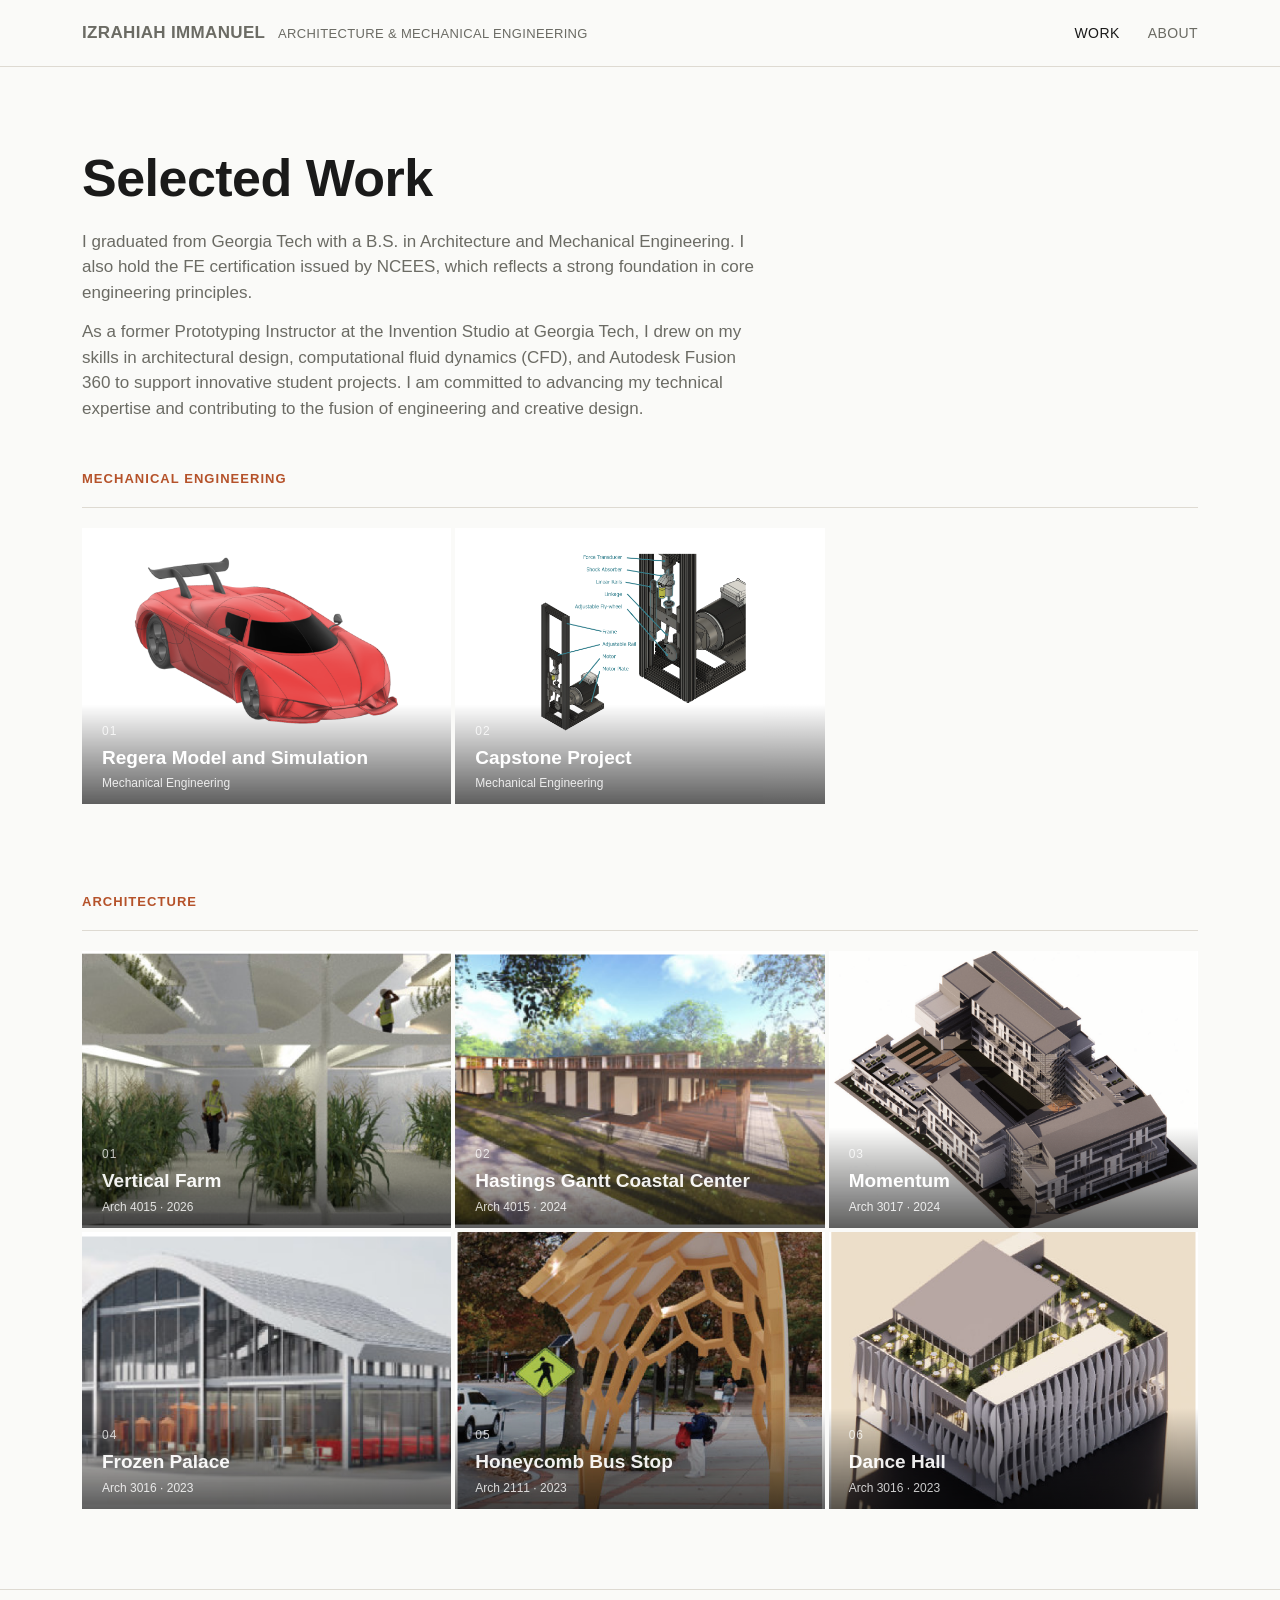
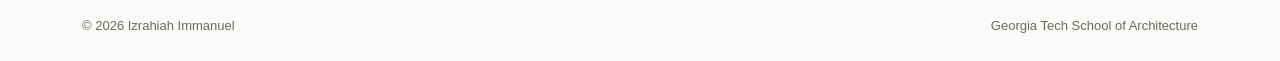
==== index.html @ 346febd8 "Update home page blurb and add Capstone project image - Replace the Selected Work intro with a two-p" ====
<!DOCTYPE html>
<html lang="en">
<head>
<meta charset="UTF-8">
<meta name="viewport" content="width=device-width, initial-scale=1.0">
<title>Izrahiah Immanuel — Architecture Portfolio</title>
<link rel="stylesheet" href="css/style.css">
</head>
<body>

<header class="site-header">
  <nav class="nav">
    <a href="index.html" class="logo">Izrahiah Immanuel <span class="role">Architecture &amp; Mechanical Engineering</span></a>
    <ul>
      <li><a href="index.html" class="active">Work</a></li>
      <li><a href="about.html">About</a></li>
    </ul>
  </nav>
</header>

<main class="wrap">
  <section class="hero">
    <h1>Selected Work</h1>
    <p>I graduated from Georgia Tech with a B.S. in Architecture and Mechanical Engineering. I also hold the FE certification issued by NCEES, which reflects a strong foundation in core engineering principles.</p>
    <p>As a former Prototyping Instructor at the Invention Studio at Georgia Tech, I drew on my skills in architectural design, computational fluid dynamics (CFD), and Autodesk Fusion 360 to support innovative student projects. I am committed to advancing my technical expertise and contributing to the fusion of engineering and creative design.</p>
  </section>

  <section class="section-head">
    <h2>Mechanical Engineering</h2>
  </section>

  <section class="tile-grid">
    <a class="tile tile-contain" href="projects/regera.html">
      <img src="images/projects/regera/01.png" alt="Regera 3D model rendering">
      <div class="tile-caption">
        <span class="num">01</span>
        <div class="name">Regera Model and Simulation</div>
        <div class="meta">Mechanical Engineering</div>
      </div>
    </a>

    <a class="tile tile-contain" href="projects/capstone.html">
      <img src="images/projects/shock/01.png" alt="Capstone shock absorber test rig CAD model">
      <div class="tile-caption">
        <span class="num">02</span>
        <div class="name">Capstone Project</div>
        <div class="meta">Mechanical Engineering</div>
      </div>
    </a>
  </section>

  <section class="section-head">
    <h2>Architecture</h2>
  </section>

  <section class="tile-grid">
    <a class="tile" href="projects/vertical-farm.html">
      <img src="images/projects/vertical-farm/02.png" alt="Vertical Farm project rendering">
      <div class="tile-caption">
        <span class="num">01</span>
        <div class="name">Vertical Farm</div>
        <div class="meta">Arch 4015 · 2026</div>
      </div>
    </a>

    <a class="tile" href="projects/hastings-gantt.html">
      <img src="images/projects/hastings-gantt/01.png" alt="Hastings Gantt Coastal Center rendering">
      <div class="tile-caption">
        <span class="num">02</span>
        <div class="name">Hastings Gantt Coastal Center</div>
        <div class="meta">Arch 4015 · 2024</div>
      </div>
    </a>

    <a class="tile" href="projects/momentum.html">
      <img src="images/projects/momentum/01.png" alt="Momentum apartment complex rendering">
      <div class="tile-caption">
        <span class="num">03</span>
        <div class="name">Momentum</div>
        <div class="meta">Arch 3017 · 2024</div>
      </div>
    </a>

    <a class="tile" href="projects/frozen-palace.html">
      <img src="images/projects/frozen-palace/01.png" alt="Frozen Palace brewery and spa rendering">
      <div class="tile-caption">
        <span class="num">04</span>
        <div class="name">Frozen Palace</div>
        <div class="meta">Arch 3016 · 2023</div>
      </div>
    </a>

    <a class="tile" href="projects/honeycomb.html">
      <img src="images/projects/honeycomb/01.png" alt="Honeycomb bus stop rendering">
      <div class="tile-caption">
        <span class="num">05</span>
        <div class="name">Honeycomb Bus Stop</div>
        <div class="meta">Arch 2111 · 2023</div>
      </div>
    </a>

    <a class="tile" href="projects/dance-hall.html">
      <img src="images/projects/dance-hall/02.png" alt="Dance Hall rendering">
      <div class="tile-caption">
        <span class="num">06</span>
        <div class="name">Dance Hall</div>
        <div class="meta">Arch 3016 · 2023</div>
      </div>
    </a>
  </section>
</main>

<footer>
  <div class="wrap">
    <span>&copy; 2026 Izrahiah Immanuel</span>
    <span>Georgia Tech School of Architecture</span>
  </div>
</footer>

</body>
</html>
---- css/style.css ----
:root {
  --bg: #fafaf8;
  --ink: #1a1a1a;
  --muted: #6b6b64;
  --line: #dedad2;
  --accent: #b5522a;
  --max-width: 1180px;
}

* { box-sizing: border-box; }

html { scroll-behavior: smooth; }

body {
  margin: 0;
  background: var(--bg);
  color: var(--ink);
  font-family: "Helvetica Neue", Arial, "Segoe UI", sans-serif;
  line-height: 1.5;
  -webkit-font-smoothing: antialiased;
}

a { color: inherit; text-decoration: none; }

.wrap {
  max-width: var(--max-width);
  margin: 0 auto;
  padding: 0 32px;
}

/* Header / nav */
header.site-header {
  position: sticky;
  top: 0;
  z-index: 20;
  background: rgba(250, 250, 248, 0.92);
  backdrop-filter: blur(6px);
  border-bottom: 1px solid var(--line);
}

.nav {
  max-width: var(--max-width);
  margin: 0 auto;
  padding: 20px 32px;
  display: flex;
  align-items: baseline;
  justify-content: space-between;
}

.nav .logo {
  font-size: 17px;
  font-weight: 700;
  letter-spacing: 0.02em;
}

.nav .logo .role {
  font-weight: 400;
  color: var(--muted);
  margin-left: 8px;
  font-size: 13px;
}

@media (max-width: 700px) {
  .nav { gap: 16px; }
  .nav .logo .role {
    display: block;
    margin-left: 0;
    margin-top: 2px;
  }
}

.nav ul {
  list-style: none;
  display: flex;
  gap: 28px;
  margin: 0;
  padding: 0;
}

.nav a {
  font-size: 14px;
  letter-spacing: 0.03em;
  text-transform: uppercase;
  color: var(--muted);
  transition: color 0.15s ease;
}

.nav a:hover,
.nav a.active {
  color: var(--ink);
}

/* Hero */
.hero {
  padding: 72px 0 40px;
}

.hero h1 {
  font-size: clamp(32px, 5vw, 52px);
  margin: 0 0 12px;
  letter-spacing: -0.01em;
}

.hero p {
  color: var(--muted);
  font-size: 17px;
  max-width: 680px;
  margin: 0 0 14px;
}

.hero p:last-child { margin-bottom: 0; }

/* Section headings */
.section-head {
  padding: 8px 0 18px;
  border-bottom: 1px solid var(--line);
  margin-bottom: 20px;
}

.section-head h2 {
  margin: 0;
  font-size: 13px;
  font-weight: 700;
  letter-spacing: 0.08em;
  text-transform: uppercase;
  color: var(--accent);
}

/* Tile grid */
.tile-grid {
  display: grid;
  grid-template-columns: repeat(3, 1fr);
  gap: 4px;
  padding: 0 0 80px;
}

@media (max-width: 900px) {
  .tile-grid { grid-template-columns: repeat(2, 1fr); }
}

@media (max-width: 560px) {
  .tile-grid { grid-template-columns: 1fr; }
}

.tile {
  position: relative;
  display: block;
  aspect-ratio: 4 / 3;
  overflow: hidden;
  background: #eee;
}

.tile img {
  width: 100%;
  height: 100%;
  object-fit: cover;
  display: block;
  transition: transform 0.5s ease, filter 0.5s ease;
  filter: grayscale(15%);
}

.tile .tile-placeholder {
  width: 100%;
  height: 100%;
  display: flex;
  align-items: center;
  justify-content: center;
  padding-bottom: 60px;
  background: #e8e5de;
  color: #948f85;
  font-size: 12px;
  letter-spacing: 0.08em;
  text-transform: uppercase;
}

.tile.tile-contain img {
  object-fit: contain;
  padding: 24px 24px 72px;
  background: #fff;
}

.tile:hover img {
  transform: scale(1.06);
  filter: grayscale(0%);
}

.tile .tile-caption {
  position: absolute;
  inset: auto 0 0 0;
  padding: 18px 20px;
  background: linear-gradient(to top, rgba(0,0,0,0.72), rgba(0,0,0,0));
  color: #fff;
  transform: translateY(6px);
  opacity: 0.92;
}

.tile .tile-caption .num {
  display: block;
  font-size: 12px;
  letter-spacing: 0.08em;
  text-transform: uppercase;
  opacity: 0.8;
  margin-bottom: 4px;
}

.tile .tile-caption .name {
  font-size: 19px;
  font-weight: 700;
}

.tile .tile-caption .meta {
  font-size: 12px;
  opacity: 0.85;
  margin-top: 2px;
}

/* Project page */
.project-header {
  padding: 56px 0 24px;
  border-bottom: 1px solid var(--line);
}

.project-header .eyebrow {
  color: var(--accent);
  text-transform: uppercase;
  letter-spacing: 0.08em;
  font-size: 13px;
  font-weight: 700;
  margin-bottom: 10px;
}

.project-header h1 {
  font-size: clamp(28px, 4vw, 44px);
  margin: 0 0 18px;
}

.meta-row {
  display: flex;
  flex-wrap: wrap;
  gap: 24px;
  color: var(--muted);
  font-size: 14px;
  margin-bottom: 22px;
}

.meta-row div span {
  display: block;
  text-transform: uppercase;
  letter-spacing: 0.06em;
  font-size: 11px;
  color: #948f85;
  margin-bottom: 3px;
}

.project-desc {
  max-width: 720px;
  font-size: 16px;
  color: #3a3a36;
  margin-bottom: 8px;
}

.project-gallery {
  padding: 40px 0 90px;
  display: flex;
  flex-direction: column;
  gap: 28px;
}

.project-gallery img {
  width: 100%;
  height: auto;
  display: block;
  border: 1px solid var(--line);
  background: #fff;
}

/* Small source images: show at natural size instead of stretching */
.project-gallery.gallery-natural {
  align-items: center;
}

.project-gallery.gallery-natural img {
  width: auto;
  max-width: 100%;
}

.project-nav {
  display: flex;
  justify-content: space-between;
  padding: 30px 0 70px;
  border-top: 1px solid var(--line);
  font-size: 14px;
}

.project-nav a {
  color: var(--muted);
  text-transform: uppercase;
  letter-spacing: 0.05em;
}

.project-nav a:hover { color: var(--ink); }

/* About page */
.about-layout {
  display: grid;
  grid-template-columns: 1.1fr 0.9fr;
  gap: 56px;
  padding: 64px 0 90px;
  align-items: start;
}

@media (max-width: 800px) {
  .about-layout { grid-template-columns: 1fr; }
}

.about-layout img {
  width: 100%;
  height: auto;
  border: 1px solid var(--line);
}

.about-layout h1 {
  font-size: clamp(28px, 4vw, 40px);
  margin: 0 0 20px;
}

.about-layout p {
  font-size: 16px;
  color: #3a3a36;
  margin: 0 0 18px;
}

.linkedin-btn {
  display: inline-flex;
  align-items: center;
  gap: 8px;
  margin-top: 8px;
  padding: 12px 22px;
  background: var(--ink);
  color: #fff;
  font-size: 14px;
  letter-spacing: 0.03em;
  text-transform: uppercase;
  border-radius: 2px;
  transition: background 0.15s ease;
}

.linkedin-btn:hover { background: var(--accent); }

/* Footer */
footer {
  border-top: 1px solid var(--line);
  padding: 26px 0;
  color: var(--muted);
  font-size: 13px;
}

footer .wrap {
  display: flex;
  justify-content: space-between;
  flex-wrap: wrap;
  gap: 10px;
}
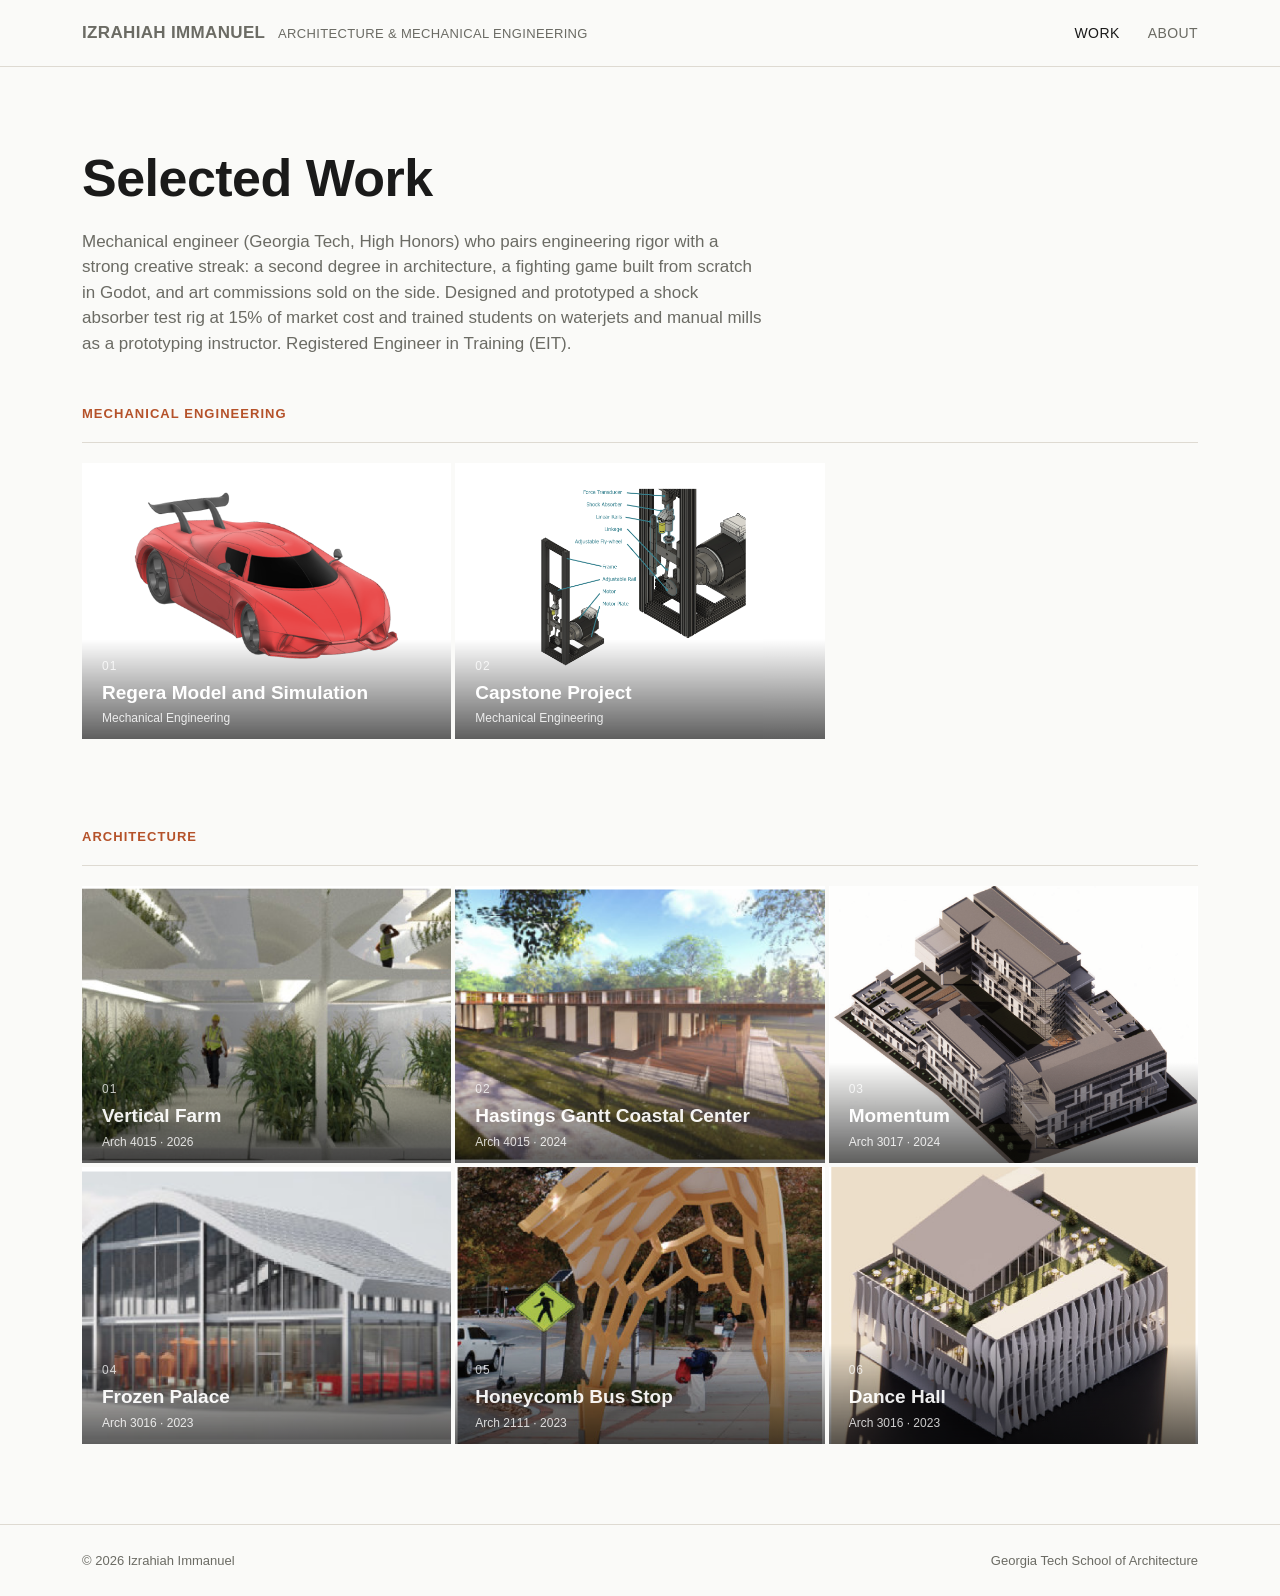
==== commit 31459c96: "Update home page blurb with new bio text Co-Authored-By: Claude Opus 5.5 <noreply@anthropic.com>" ====
--- a/index.html
+++ b/index.html
@@ -21,8 +21,7 @@
 <main class="wrap">
   <section class="hero">
     <h1>Selected Work</h1>
-    <p>I graduated from Georgia Tech with a B.S. in Architecture and Mechanical Engineering. I also hold the FE certification issued by NCEES, which reflects a strong foundation in core engineering principles.</p>
-    <p>As a former Prototyping Instructor at the Invention Studio at Georgia Tech, I drew on my skills in architectural design, computational fluid dynamics (CFD), and Autodesk Fusion 360 to support innovative student projects. I am committed to advancing my technical expertise and contributing to the fusion of engineering and creative design.</p>
+    <p>Mechanical engineer (Georgia Tech, High Honors) who pairs engineering rigor with a strong creative streak: a second degree in architecture, a fighting game built from scratch in Godot, and art commissions sold on the side. Designed and prototyped a shock absorber test rig at 15% of market cost and trained students on waterjets and manual mills as a prototyping instructor. Registered Engineer in Training (EIT).</p>
   </section>
 
   <section class="section-head">
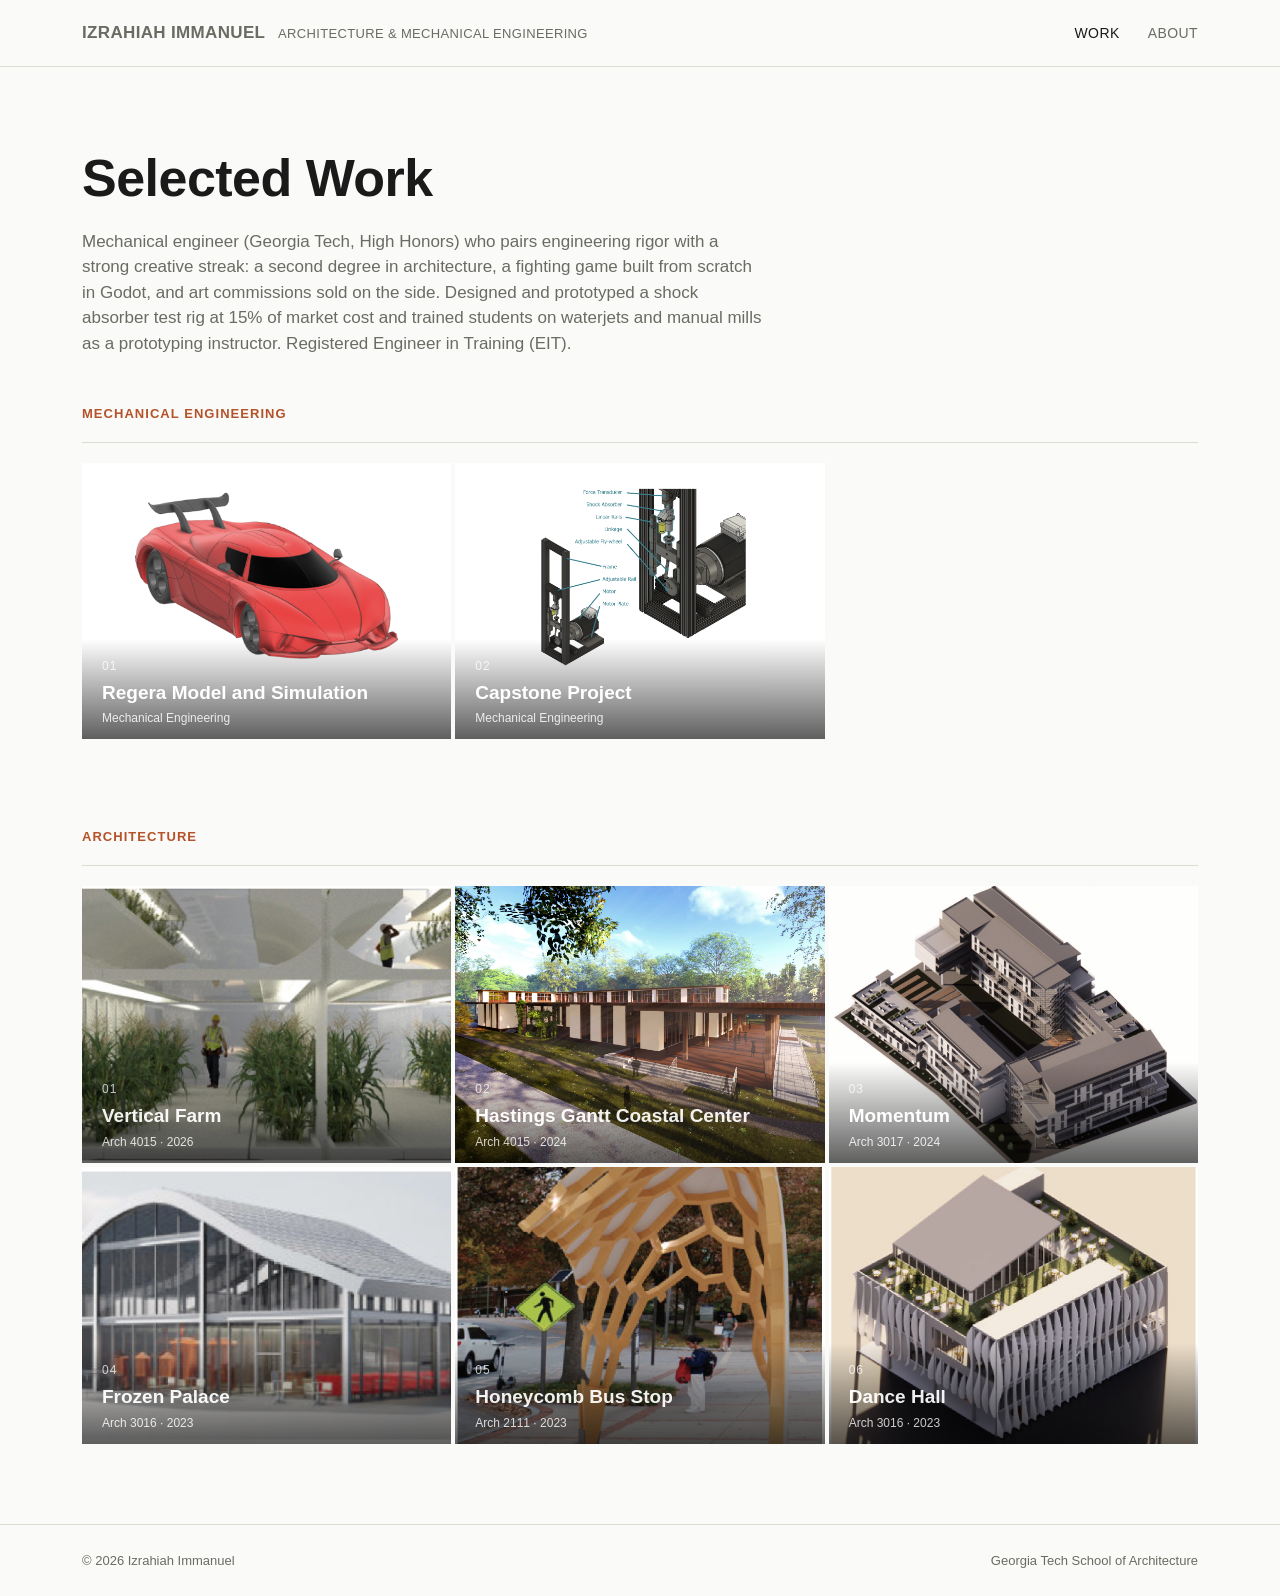
==== commit 40de1bfb: "Rebuild Hastings Gantt page with sectioned galleries; drop image borders - Aerial view as a full-wid" ====
--- a/index.html
+++ b/index.html
@@ -63,7 +63,7 @@
     </a>
 
     <a class="tile" href="projects/hastings-gantt.html">
-      <img src="images/projects/hastings-gantt/01.png" alt="Hastings Gantt Coastal Center rendering">
+      <img src="images/projects/hastings-gantt/Aerial%20View%20-%20I.jpg" alt="Hastings Gantt Coastal Center aerial rendering">
       <div class="tile-caption">
         <span class="num">02</span>
         <div class="name">Hastings Gantt Coastal Center</div>
--- a/css/style.css
+++ b/css/style.css
@@ -252,6 +252,14 @@
   margin-bottom: 3px;
 }
 
+.project-video {
+  display: block;
+  width: 100%;
+  height: auto;
+  margin: 4px 0 26px;
+  background: #fff;
+}
+
 .project-desc {
   max-width: 720px;
   font-size: 16px;
@@ -259,30 +267,246 @@
   margin-bottom: 8px;
 }
 
+.project-section {
+  max-width: 720px;
+  padding: 16px 0 8px;
+  border-bottom: 1px solid var(--line);
+}
+
+.project-section h2 {
+  margin: 28px 0 12px;
+  font-size: 13px;
+  font-weight: 700;
+  letter-spacing: 0.08em;
+  text-transform: uppercase;
+  color: var(--accent);
+}
+
+.project-section p {
+  font-size: 16px;
+  color: #3a3a36;
+  margin: 0 0 16px;
+}
+
+/* Project gallery: featured first image, smaller tiles after */
 .project-gallery {
+  display: grid;
+  grid-template-columns: repeat(3, 1fr);
+  grid-auto-flow: dense;
+  gap: 8px;
   padding: 40px 0 90px;
-  display: flex;
-  flex-direction: column;
-  gap: 28px;
+}
+
+.project-gallery figure {
+  position: relative;
+  margin: 0;
+  aspect-ratio: 4 / 3;
+  overflow: hidden;
+  background: #fff;
+  cursor: zoom-in;
+}
+
+.project-gallery figure:first-child {
+  grid-column: span 2;
+  grid-row: span 2;
+  aspect-ratio: auto;
+}
+
+.project-gallery figure:only-child {
+  grid-column: 1 / -1;
+  grid-row: auto;
 }
 
 .project-gallery img {
   width: 100%;
+  height: 100%;
+  display: block;
+  object-fit: cover;
+  transition: transform 0.5s ease;
+}
+
+.project-gallery figure:only-child img {
   height: auto;
-  display: block;
-  border: 1px solid var(--line);
+}
+
+.project-gallery figure:hover img { transform: scale(1.04); }
+
+.project-gallery figure:focus-visible {
+  outline: 2px solid var(--accent);
+  outline-offset: 2px;
+}
+
+.project-gallery figcaption {
+  position: absolute;
+  inset: auto 0 0 0;
+  padding: 28px 14px 12px;
+  background: linear-gradient(to top, rgba(0,0,0,0.7), rgba(0,0,0,0));
+  color: #fff;
+  font-size: 13px;
+  line-height: 1.4;
+  opacity: 0;
+  transition: opacity 0.2s ease;
+  pointer-events: none;
+}
+
+.project-gallery figure:hover figcaption,
+.project-gallery figure:focus-visible figcaption { opacity: 1; }
+
+/* Diagrams and models on light backgrounds: show whole image, not cropped */
+.project-gallery.gallery-contain img {
+  object-fit: contain;
+  padding: 12px;
+}
+
+@media (max-width: 700px) {
+  .project-gallery { grid-template-columns: repeat(2, 1fr); gap: 6px; }
+  .project-gallery figure:first-child {
+    grid-row: auto;
+    aspect-ratio: 4 / 3;
+  }
+  .project-gallery figure:only-child { aspect-ratio: auto; }
+}
+
+/* Hero image above the description */
+.project-gallery.gallery-hero {
+  padding: 28px 0 0;
+}
+
+.project-header:has(+ .gallery-hero) {
+  padding-bottom: 0;
+  border-bottom: 0;
+}
+
+.project-intro {
+  padding: 28px 0 16px;
+  border-bottom: 1px solid var(--line);
+}
+
+.project-intro + .project-gallery {
+  padding-top: 32px;
+}
+
+/* Section headings between galleries */
+.gallery-section {
+  padding-top: 8px;
+  border-top: 1px solid var(--line);
+}
+
+.gallery-section h2 {
+  margin: 20px 0 0;
+  font-size: 13px;
+  font-weight: 700;
+  letter-spacing: 0.08em;
+  text-transform: uppercase;
+  color: var(--accent);
+}
+
+/* Even 2x2 quadrants: no featured tile */
+.project-gallery.gallery-quad {
+  grid-template-columns: repeat(2, 1fr);
+  padding: 20px 0 48px;
+}
+
+.project-gallery.gallery-quad figure,
+.project-gallery.gallery-quad figure:first-child {
+  grid-column: auto;
+  grid-row: auto;
+  aspect-ratio: 16 / 9;
+}
+
+/* Portrait photo on the left, two landscape photos stacked on the right */
+.project-gallery.gallery-models {
+  grid-template-columns: repeat(2, 1fr);
+  padding: 20px 0 90px;
+}
+
+.project-gallery.gallery-models figure:first-child {
+  grid-column: auto;
+  grid-row: span 2;
+}
+
+.project-gallery.gallery-models figure {
+  aspect-ratio: 3 / 2;
+}
+
+.project-gallery.gallery-models figure:first-child {
+  aspect-ratio: auto;
+}
+
+@media (max-width: 700px) {
+  .project-gallery.gallery-quad figure,
+  .project-gallery.gallery-quad figure:first-child {
+    aspect-ratio: 4 / 3;
+  }
+}
+
+/* Lightbox */
+.lightbox {
+  position: fixed;
+  inset: 0;
+  z-index: 100;
+  display: none;
+  flex-direction: column;
+  align-items: center;
+  justify-content: center;
+  padding: 56px 72px 24px;
+  background: rgba(12, 12, 11, 0.95);
+  color: #fff;
+}
+
+.lightbox.open { display: flex; }
+
+.lightbox img {
+  max-width: 100%;
+  max-height: calc(100vh - 150px);
+  object-fit: contain;
   background: #fff;
 }
 
-/* Small source images: show at natural size instead of stretching */
-.project-gallery.gallery-natural {
-  align-items: center;
-}
-
-.project-gallery.gallery-natural img {
-  width: auto;
-  max-width: 100%;
-}
+.lightbox .lb-caption {
+  max-width: 760px;
+  margin-top: 16px;
+  text-align: center;
+  font-size: 15px;
+  line-height: 1.5;
+  color: #e9e7e2;
+}
+
+.lightbox .lb-count {
+  display: block;
+  margin-top: 4px;
+  font-size: 12px;
+  letter-spacing: 0.08em;
+  color: #9d998f;
+}
+
+.lightbox button {
+  position: absolute;
+  border: 0;
+  background: none;
+  color: #fff;
+  font: inherit;
+  font-size: 34px;
+  line-height: 1;
+  padding: 12px 16px;
+  cursor: pointer;
+  opacity: 0.75;
+}
+
+.lightbox button:hover,
+.lightbox button:focus-visible { opacity: 1; }
+
+.lightbox .lb-close { top: 8px; right: 12px; }
+.lightbox .lb-prev { left: 8px; top: 50%; transform: translateY(-50%); }
+.lightbox .lb-next { right: 8px; top: 50%; transform: translateY(-50%); }
+
+@media (max-width: 700px) {
+  .lightbox { padding: 56px 12px 72px; }
+  .lightbox .lb-prev,
+  .lightbox .lb-next { top: auto; bottom: 12px; transform: none; }
+}
+
+body.lb-lock { overflow: hidden; }
 
 .project-nav {
   display: flex;
@@ -316,7 +540,6 @@
 .about-layout img {
   width: 100%;
   height: auto;
-  border: 1px solid var(--line);
 }
 
 .about-layout h1 {
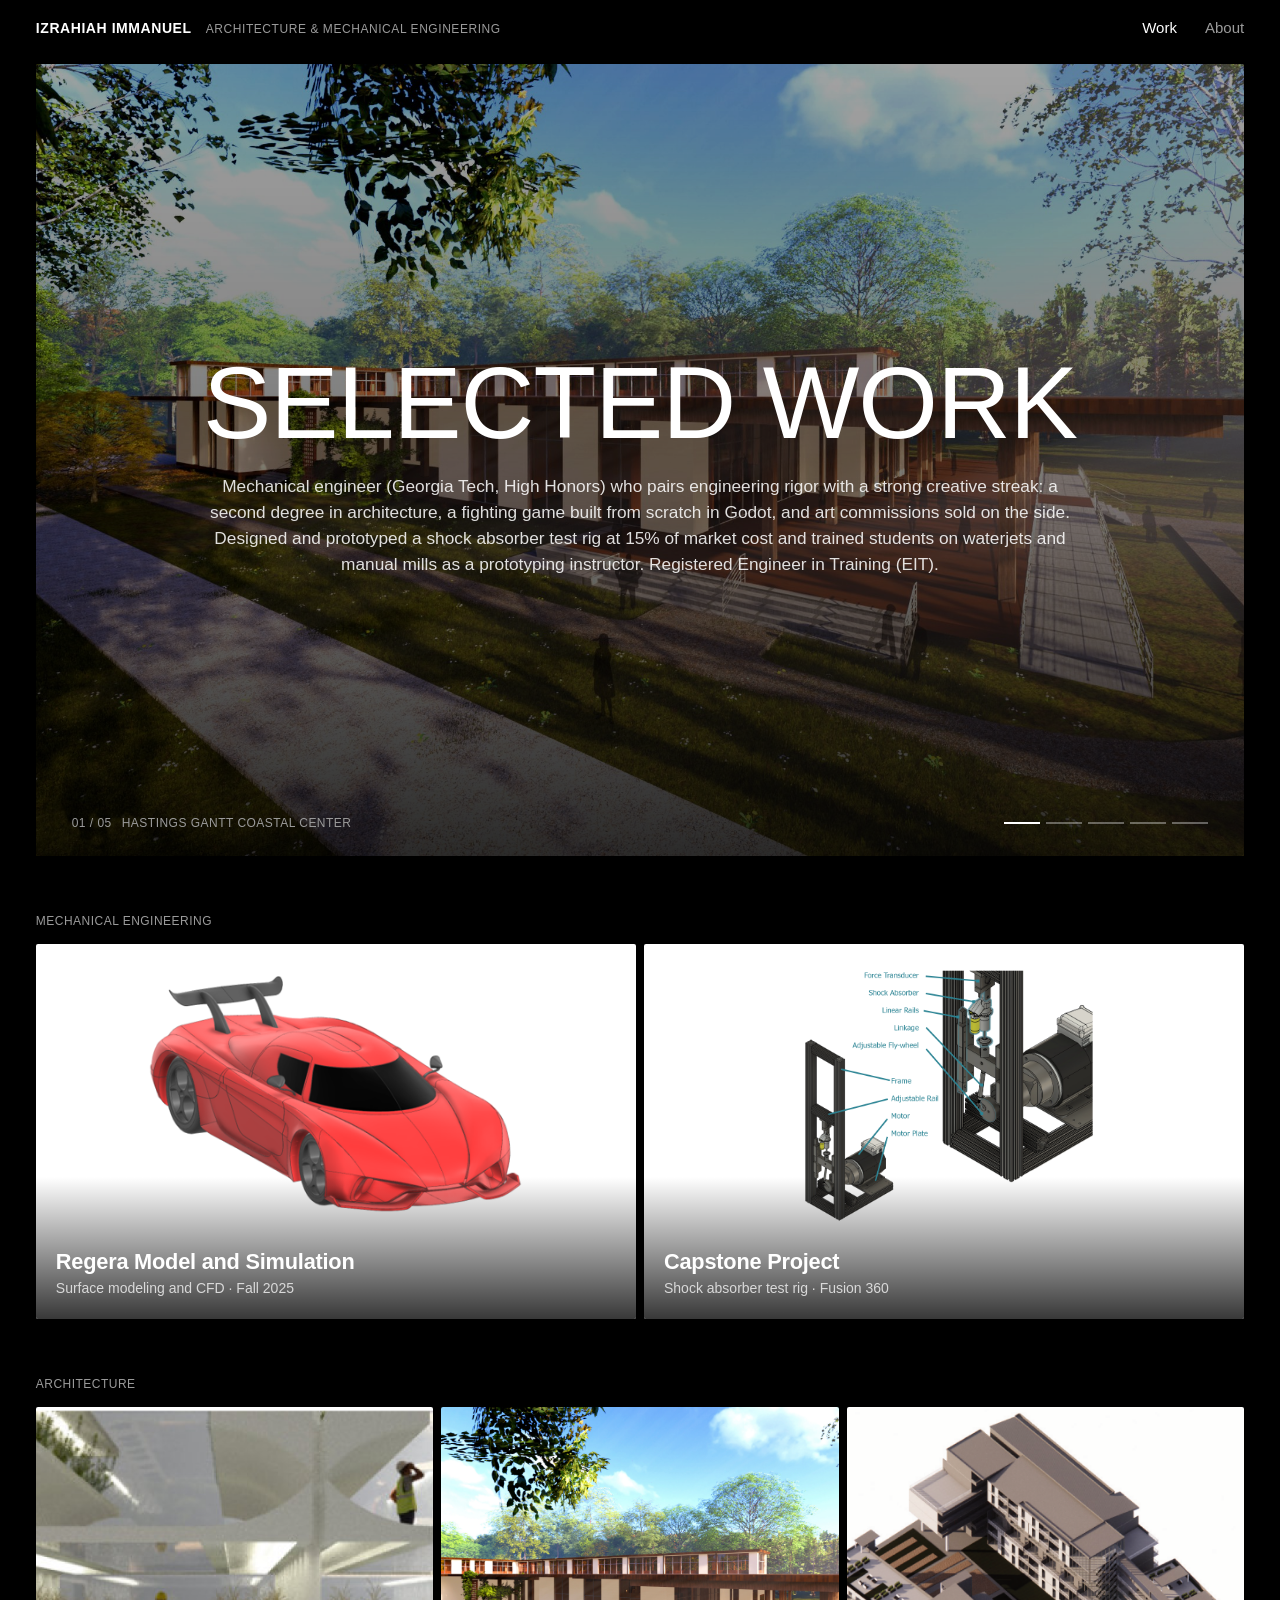
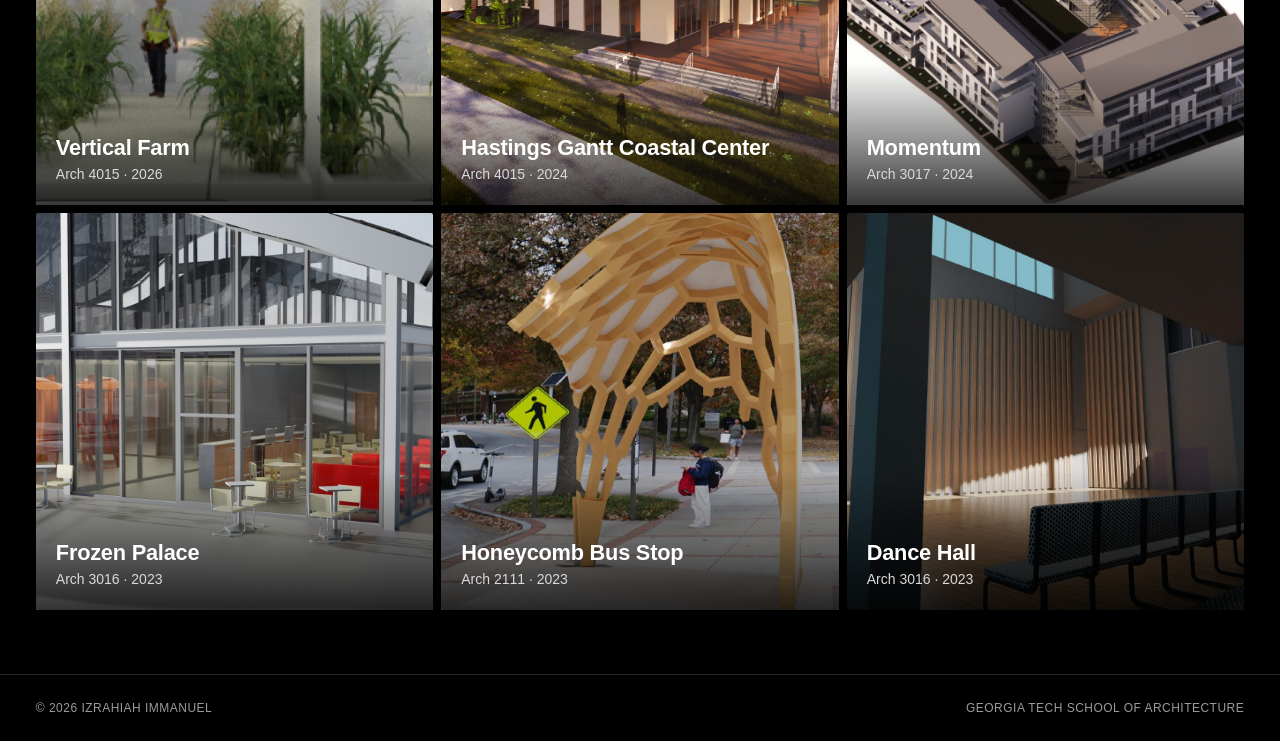
==== commit 24406bdc: "Restyle site after Anduril; add home slideshow; high-res project images - New dark, full-bleed visua" ====
--- a/index.html
+++ b/index.html
@@ -4,7 +4,7 @@
 <meta charset="UTF-8">
 <meta name="viewport" content="width=device-width, initial-scale=1.0">
 <title>Izrahiah Immanuel — Architecture Portfolio</title>
-<link rel="stylesheet" href="css/style.css">
+<link rel="stylesheet" href="css/style.css?v=2">
 </head>
 <body>
 
@@ -19,31 +19,56 @@
 </header>
 
 <main class="wrap">
-  <section class="hero">
-    <h1>Selected Work</h1>
-    <p>Mechanical engineer (Georgia Tech, High Honors) who pairs engineering rigor with a strong creative streak: a second degree in architecture, a fighting game built from scratch in Godot, and art commissions sold on the side. Designed and prototyped a shock absorber test rig at 15% of market cost and trained students on waterjets and manual mills as a prototyping instructor. Registered Engineer in Training (EIT).</p>
+  <section class="showcase" aria-label="Featured renders">
+    <figure class="slide is-active" data-title="Hastings Gantt Coastal Center" data-href="projects/hastings-gantt.html">
+      <img src="images/home/slide-hastings.jpg" alt="Aerial rendering of the Hastings Gantt Coastal Center" loading="eager">
+    </figure>
+    <figure class="slide" data-title="Frozen Palace" data-href="projects/frozen-palace.html">
+      <img src="images/home/slide-frozen-palace.jpg" alt="Rendering of the Frozen Palace brewery and spa" loading="lazy">
+    </figure>
+    <figure class="slide" data-title="Dance Hall" data-href="projects/dance-hall.html">
+      <img src="images/home/slide-dance-hall.jpg" alt="Interior rendering of the Dance Hall studio" loading="lazy">
+    </figure>
+    <figure class="slide" data-title="Momentum" data-href="projects/momentum.html">
+      <img src="images/home/slide-momentum.jpg" alt="Rendering of the Momentum apartment complex entrance" loading="lazy">
+    </figure>
+    <figure class="slide" data-title="Vertical Farm" data-href="projects/vertical-farm.html">
+      <img src="images/home/slide-vertical-farm.jpg" alt="Rendering of the Vertical Farm" loading="lazy">
+    </figure>
+    <div class="showcase-intro">
+      <h1>Selected Work</h1>
+      <p>Mechanical engineer (Georgia Tech, High Honors) who pairs engineering rigor with a strong creative streak: a second degree in architecture, a fighting game built from scratch in Godot, and art commissions sold on the side. Designed and prototyped a shock absorber test rig at 15% of market cost and trained students on waterjets and manual mills as a prototyping instructor. Registered Engineer in Training (EIT).</p>
+    </div>
+    <div class="showcase-bar">
+      <a class="slide-label" href="projects/hastings-gantt.html"><span>01 / 05</span><span class="slide-name">Hastings Gantt Coastal Center</span></a>
+      <div class="slide-dots">
+        <button type="button" aria-label="Show slide 1: Hastings Gantt Coastal Center"></button>
+        <button type="button" aria-label="Show slide 2: Frozen Palace"></button>
+        <button type="button" aria-label="Show slide 3: Dance Hall"></button>
+        <button type="button" aria-label="Show slide 4: Momentum"></button>
+        <button type="button" aria-label="Show slide 5: Vertical Farm"></button>
+      </div>
+    </div>
   </section>
 
   <section class="section-head">
     <h2>Mechanical Engineering</h2>
   </section>
 
-  <section class="tile-grid">
+  <section class="tile-grid tile-grid-2">
     <a class="tile tile-contain" href="projects/regera.html">
-      <img src="images/projects/regera/01.png" alt="Regera 3D model rendering">
+      <img src="images/projects/regera/01.png" alt="Regera 3D model rendering" loading="lazy">
       <div class="tile-caption">
-        <span class="num">01</span>
         <div class="name">Regera Model and Simulation</div>
-        <div class="meta">Mechanical Engineering</div>
+        <div class="meta">Surface modeling and CFD · Fall 2025</div>
       </div>
     </a>
 
     <a class="tile tile-contain" href="projects/capstone.html">
-      <img src="images/projects/shock/01.png" alt="Capstone shock absorber test rig CAD model">
+      <img src="images/projects/shock/01.png" alt="Capstone shock absorber test rig CAD model" loading="lazy">
       <div class="tile-caption">
-        <span class="num">02</span>
         <div class="name">Capstone Project</div>
-        <div class="meta">Mechanical Engineering</div>
+        <div class="meta">Shock absorber test rig · Fusion 360</div>
       </div>
     </a>
   </section>
@@ -54,54 +79,48 @@
 
   <section class="tile-grid">
     <a class="tile" href="projects/vertical-farm.html">
-      <img src="images/projects/vertical-farm/02.png" alt="Vertical Farm project rendering">
+      <img src="images/projects/vertical-farm/02.png" alt="Vertical Farm project rendering" loading="lazy">
       <div class="tile-caption">
-        <span class="num">01</span>
         <div class="name">Vertical Farm</div>
         <div class="meta">Arch 4015 · 2026</div>
       </div>
     </a>
 
     <a class="tile" href="projects/hastings-gantt.html">
-      <img src="images/projects/hastings-gantt/Aerial%20View%20-%20I.jpg" alt="Hastings Gantt Coastal Center aerial rendering">
+      <img src="images/projects/hastings-gantt/Aerial%20View%20-%20I.jpg" alt="Hastings Gantt Coastal Center aerial rendering" loading="lazy">
       <div class="tile-caption">
-        <span class="num">02</span>
         <div class="name">Hastings Gantt Coastal Center</div>
         <div class="meta">Arch 4015 · 2024</div>
       </div>
     </a>
 
     <a class="tile" href="projects/momentum.html">
-      <img src="images/projects/momentum/01.png" alt="Momentum apartment complex rendering">
+      <img src="images/projects/momentum/01.png" alt="Momentum apartment complex rendering" loading="lazy">
       <div class="tile-caption">
-        <span class="num">03</span>
         <div class="name">Momentum</div>
         <div class="meta">Arch 3017 · 2024</div>
       </div>
     </a>
 
     <a class="tile" href="projects/frozen-palace.html">
-      <img src="images/projects/frozen-palace/01.png" alt="Frozen Palace brewery and spa rendering">
+      <img src="images/projects/frozen-palace/rendering/portfolio%20render.png" alt="Frozen Palace brewery and spa rendering" loading="lazy">
       <div class="tile-caption">
-        <span class="num">04</span>
         <div class="name">Frozen Palace</div>
         <div class="meta">Arch 3016 · 2023</div>
       </div>
     </a>
 
     <a class="tile" href="projects/honeycomb.html">
-      <img src="images/projects/honeycomb/01.png" alt="Honeycomb bus stop rendering">
+      <img src="images/projects/honeycomb/Izrahiah%20Immanuel%20Portfolio%20Fall%202024%20Image%5B24%5D.jpg" alt="Built Honeycomb bus stop on Ferst Drive" loading="lazy">
       <div class="tile-caption">
-        <span class="num">05</span>
         <div class="name">Honeycomb Bus Stop</div>
         <div class="meta">Arch 2111 · 2023</div>
       </div>
     </a>
 
     <a class="tile" href="projects/dance-hall.html">
-      <img src="images/projects/dance-hall/02.png" alt="Dance Hall rendering">
+      <img src="images/projects/dance-hall/rendering/interior_studio.jpg" alt="Dance Hall interior studio rendering" loading="lazy">
       <div class="tile-caption">
-        <span class="num">06</span>
         <div class="name">Dance Hall</div>
         <div class="meta">Arch 3016 · 2023</div>
       </div>
@@ -116,5 +135,6 @@
   </div>
 </footer>
 
+<script src="js/slideshow.js?v=2"></script>
 </body>
 </html>
--- a/css/style.css
+++ b/css/style.css
@@ -1,10 +1,15 @@
 :root {
-  --bg: #fafaf8;
-  --ink: #1a1a1a;
-  --muted: #6b6b64;
-  --line: #dedad2;
-  --accent: #b5522a;
-  --max-width: 1180px;
+  --bg: #000;
+  --surface: #0e0e0e;
+  --ink: #fff;
+  --soft: #d9d9d9;
+  --muted: #9b9b9b;
+  --dim: #6b6b6b;
+  --line: #262626;
+  --gutter: clamp(16px, 2.8vw, 40px);
+  --gap: 8px;
+  --radius: 2px;
+  --max-width: 1920px;
 }
 
 * { box-sizing: border-box; }
@@ -15,7 +20,7 @@
   margin: 0;
   background: var(--bg);
   color: var(--ink);
-  font-family: "Helvetica Neue", Arial, "Segoe UI", sans-serif;
+  font-family: "Helvetica Neue", Helvetica, Arial, "Segoe UI", sans-serif;
   line-height: 1.5;
   -webkit-font-smoothing: antialiased;
 }
@@ -25,7 +30,18 @@
 .wrap {
   max-width: var(--max-width);
   margin: 0 auto;
-  padding: 0 32px;
+  padding: 0 var(--gutter);
+}
+
+/* Small uppercase label used across the site */
+.label,
+.eyebrow,
+.section-head h2 {
+  font-size: 12px;
+  font-weight: 500;
+  letter-spacing: 0.04em;
+  text-transform: uppercase;
+  color: var(--muted);
 }
 
 /* Header / nav */
@@ -33,31 +49,32 @@
   position: sticky;
   top: 0;
   z-index: 20;
-  background: rgba(250, 250, 248, 0.92);
-  backdrop-filter: blur(6px);
-  border-bottom: 1px solid var(--line);
+  background: rgba(0, 0, 0, 0.82);
+  backdrop-filter: blur(10px);
+  -webkit-backdrop-filter: blur(10px);
 }
 
 .nav {
   max-width: var(--max-width);
   margin: 0 auto;
-  padding: 20px 32px;
+  padding: 16px var(--gutter);
   display: flex;
   align-items: baseline;
   justify-content: space-between;
 }
 
 .nav .logo {
-  font-size: 17px;
+  font-size: 14px;
   font-weight: 700;
-  letter-spacing: 0.02em;
+  letter-spacing: 0.04em;
+  text-transform: uppercase;
 }
 
 .nav .logo .role {
-  font-weight: 400;
+  font-weight: 500;
   color: var(--muted);
-  margin-left: 8px;
-  font-size: 13px;
+  margin-left: 10px;
+  font-size: 12px;
 }
 
 @media (max-width: 700px) {
@@ -78,213 +95,294 @@
 }
 
 .nav a {
-  font-size: 14px;
-  letter-spacing: 0.03em;
-  text-transform: uppercase;
+  font-size: 15px;
   color: var(--muted);
   transition: color 0.15s ease;
 }
+
+.nav .logo { color: var(--ink); }
 
 .nav a:hover,
 .nav a.active {
   color: var(--ink);
 }
 
-/* Hero */
-.hero {
-  padding: 72px 0 40px;
-}
-
-.hero h1 {
-  font-size: clamp(32px, 5vw, 52px);
-  margin: 0 0 12px;
+/* Home: full-bleed slideshow with the intro text on top */
+.showcase {
+  position: relative;
+  min-height: min(88vh, 960px);
+  margin-top: var(--gap);
+  border-radius: var(--radius);
+  overflow: hidden;
+  background: var(--surface);
+  display: flex;
+  flex-direction: column;
+}
+
+.showcase .slide {
+  position: absolute;
+  inset: 0;
+  margin: 0;
+  opacity: 0;
+  transition: opacity 1.2s ease;
+}
+
+.showcase .slide.is-active { opacity: 1; }
+
+.showcase .slide img {
+  width: 100%;
+  height: 100%;
+  object-fit: cover;
+  display: block;
+  transform: scale(1.04);
+  transition: transform 7s linear;
+}
+
+.showcase .slide.is-active img { transform: scale(1); }
+
+.showcase::after {
+  content: "";
+  position: absolute;
+  inset: 0;
+  background:
+    linear-gradient(to bottom, rgba(0,0,0,0.25), rgba(0,0,0,0.45) 55%, rgba(0,0,0,0.8)),
+    rgba(0,0,0,0.15);
+  pointer-events: none;
+}
+
+.showcase-intro {
+  position: relative;
+  z-index: 2;
+  flex: 1;
+  display: flex;
+  flex-direction: column;
+  align-items: center;
+  justify-content: center;
+  text-align: center;
+  padding: 96px var(--gutter) 40px;
+}
+
+.showcase-intro h1 {
+  margin: 0 0 24px;
+  font-size: clamp(44px, 8vw, 124px);
+  font-weight: 500;
+  line-height: 0.92;
   letter-spacing: -0.01em;
-}
-
-.hero p {
-  color: var(--muted);
-  font-size: 17px;
-  max-width: 680px;
-  margin: 0 0 14px;
-}
-
-.hero p:last-child { margin-bottom: 0; }
-
-/* Section headings */
+  text-transform: uppercase;
+}
+
+.showcase-intro p {
+  max-width: 880px;
+  margin: 0;
+  font-size: clamp(16px, 1.35vw, 20px);
+  line-height: 1.5;
+  color: rgba(255, 255, 255, 0.86);
+}
+
+.showcase-bar {
+  position: relative;
+  z-index: 2;
+  display: flex;
+  align-items: flex-end;
+  justify-content: space-between;
+  gap: 24px;
+  padding: 0 var(--gutter) 24px;
+}
+
+.showcase-bar .slide-label {
+  font-size: 12px;
+  letter-spacing: 0.04em;
+  text-transform: uppercase;
+  color: var(--soft);
+}
+
+.showcase-bar .slide-label span { color: var(--muted); margin-right: 10px; }
+.showcase-bar .slide-label:hover { color: var(--ink); }
+
+.slide-dots {
+  display: flex;
+  gap: 6px;
+}
+
+.slide-dots button {
+  width: 36px;
+  height: 18px;
+  padding: 8px 0;
+  border: 0;
+  background: none;
+  cursor: pointer;
+}
+
+.slide-dots button::before {
+  content: "";
+  display: block;
+  height: 2px;
+  background: rgba(255, 255, 255, 0.35);
+  transition: background 0.2s ease;
+}
+
+.slide-dots button[aria-current="true"]::before,
+.slide-dots button:hover::before { background: #fff; }
+
+.slide-dots button:focus-visible { outline: 1px solid #fff; outline-offset: 2px; }
+
+@media (max-width: 700px) {
+  .showcase { min-height: 92vh; }
+  .showcase-bar { flex-direction: column; align-items: flex-start; }
+}
+
+/* Section headings on the home page */
 .section-head {
-  padding: 8px 0 18px;
-  border-bottom: 1px solid var(--line);
-  margin-bottom: 20px;
-}
-
-.section-head h2 {
-  margin: 0;
-  font-size: 13px;
-  font-weight: 700;
-  letter-spacing: 0.08em;
-  text-transform: uppercase;
-  color: var(--accent);
-}
-
-/* Tile grid */
+  display: flex;
+  align-items: baseline;
+  justify-content: space-between;
+  padding: 56px 0 14px;
+}
+
+.section-head h2 { margin: 0; }
+
+/* Home tiles: bold title and subtitle in the bottom-left corner */
 .tile-grid {
   display: grid;
   grid-template-columns: repeat(3, 1fr);
-  gap: 4px;
-  padding: 0 0 80px;
-}
+  gap: var(--gap);
+}
+
+.tile-grid.tile-grid-2 { grid-template-columns: repeat(2, 1fr); }
 
 @media (max-width: 900px) {
   .tile-grid { grid-template-columns: repeat(2, 1fr); }
 }
 
 @media (max-width: 560px) {
-  .tile-grid { grid-template-columns: 1fr; }
+  .tile-grid,
+  .tile-grid.tile-grid-2 { grid-template-columns: 1fr; }
 }
 
 .tile {
   position: relative;
   display: block;
-  aspect-ratio: 4 / 3;
+  aspect-ratio: 1 / 1;
   overflow: hidden;
-  background: #eee;
-}
+  border-radius: var(--radius);
+  background: var(--surface);
+}
+
+.tile-grid-2 .tile { aspect-ratio: 16 / 10; }
 
 .tile img {
   width: 100%;
   height: 100%;
   object-fit: cover;
   display: block;
-  transition: transform 0.5s ease, filter 0.5s ease;
-  filter: grayscale(15%);
-}
-
-.tile .tile-placeholder {
-  width: 100%;
-  height: 100%;
-  display: flex;
-  align-items: center;
-  justify-content: center;
-  padding-bottom: 60px;
-  background: #e8e5de;
-  color: #948f85;
-  font-size: 12px;
-  letter-spacing: 0.08em;
-  text-transform: uppercase;
+  transition: transform 0.7s ease;
 }
 
 .tile.tile-contain img {
   object-fit: contain;
-  padding: 24px 24px 72px;
+  padding: 24px 24px 96px;
   background: #fff;
 }
 
-.tile:hover img {
-  transform: scale(1.06);
-  filter: grayscale(0%);
-}
+.tile:hover img { transform: scale(1.04); }
 
 .tile .tile-caption {
   position: absolute;
   inset: auto 0 0 0;
-  padding: 18px 20px;
-  background: linear-gradient(to top, rgba(0,0,0,0.72), rgba(0,0,0,0));
+  padding: 72px 20px 20px;
+  background: linear-gradient(to top, rgba(0,0,0,0.78), rgba(0,0,0,0));
   color: #fff;
-  transform: translateY(6px);
-  opacity: 0.92;
 }
 
 .tile .tile-caption .num {
-  display: block;
-  font-size: 12px;
-  letter-spacing: 0.08em;
-  text-transform: uppercase;
-  opacity: 0.8;
-  margin-bottom: 4px;
+  position: absolute;
+  top: 0;
+  left: 0;
+  display: none;
 }
 
 .tile .tile-caption .name {
-  font-size: 19px;
+  font-size: clamp(20px, 1.7vw, 24px);
   font-weight: 700;
+  line-height: 1.15;
+  letter-spacing: -0.01em;
 }
 
 .tile .tile-caption .meta {
-  font-size: 12px;
-  opacity: 0.85;
-  margin-top: 2px;
+  font-size: 14px;
+  color: var(--soft);
+  margin-top: 4px;
 }
 
 /* Project page */
 .project-header {
-  padding: 56px 0 24px;
-  border-bottom: 1px solid var(--line);
-}
-
-.project-header .eyebrow {
-  color: var(--accent);
-  text-transform: uppercase;
-  letter-spacing: 0.08em;
-  font-size: 13px;
-  font-weight: 700;
-  margin-bottom: 10px;
-}
+  padding: 56px 0 28px;
+}
+
+.project-header .eyebrow { margin-bottom: 14px; }
 
 .project-header h1 {
-  font-size: clamp(28px, 4vw, 44px);
-  margin: 0 0 18px;
+  font-size: clamp(38px, 6.5vw, 96px);
+  font-weight: 500;
+  line-height: 0.95;
+  letter-spacing: -0.01em;
+  text-transform: uppercase;
+  margin: 0 0 32px;
 }
 
 .meta-row {
   display: flex;
   flex-wrap: wrap;
-  gap: 24px;
-  color: var(--muted);
-  font-size: 14px;
-  margin-bottom: 22px;
+  gap: 16px 48px;
+  font-size: 15px;
+  color: var(--soft);
+  padding-top: 18px;
+  border-top: 1px solid var(--line);
+  margin-bottom: 8px;
 }
 
 .meta-row div span {
   display: block;
   text-transform: uppercase;
-  letter-spacing: 0.06em;
+  letter-spacing: 0.04em;
   font-size: 11px;
-  color: #948f85;
-  margin-bottom: 3px;
+  color: var(--dim);
+  margin-bottom: 4px;
 }
 
 .project-video {
   display: block;
   width: 100%;
   height: auto;
-  margin: 4px 0 26px;
+  margin: 24px 0 32px;
+  border-radius: var(--radius);
   background: #fff;
 }
 
+/* Description text runs the full width of the page */
 .project-desc {
-  max-width: 720px;
-  font-size: 16px;
-  color: #3a3a36;
-  margin-bottom: 8px;
+  font-size: clamp(18px, 1.6vw, 24px);
+  line-height: 1.5;
+  color: var(--soft);
+  margin: 24px 0 8px;
 }
 
 .project-section {
-  max-width: 720px;
   padding: 16px 0 8px;
-  border-bottom: 1px solid var(--line);
 }
 
 .project-section h2 {
   margin: 28px 0 12px;
-  font-size: 13px;
-  font-weight: 700;
-  letter-spacing: 0.08em;
-  text-transform: uppercase;
-  color: var(--accent);
+  font-size: 12px;
+  font-weight: 500;
+  letter-spacing: 0.04em;
+  text-transform: uppercase;
+  color: var(--muted);
 }
 
 .project-section p {
-  font-size: 16px;
-  color: #3a3a36;
+  font-size: 17px;
+  color: var(--soft);
   margin: 0 0 16px;
 }
 
@@ -293,8 +391,8 @@
   display: grid;
   grid-template-columns: repeat(3, 1fr);
   grid-auto-flow: dense;
-  gap: 8px;
-  padding: 40px 0 90px;
+  gap: var(--gap);
+  padding: 40px 0 96px;
 }
 
 .project-gallery figure {
@@ -302,7 +400,8 @@
   margin: 0;
   aspect-ratio: 4 / 3;
   overflow: hidden;
-  background: #fff;
+  border-radius: var(--radius);
+  background: var(--surface);
   cursor: zoom-in;
 }
 
@@ -322,40 +421,55 @@
   height: 100%;
   display: block;
   object-fit: cover;
-  transition: transform 0.5s ease;
+  transition: transform 0.7s ease;
 }
 
 .project-gallery figure:only-child img {
   height: auto;
 }
 
-.project-gallery figure:hover img { transform: scale(1.04); }
+.project-gallery figure:hover img { transform: scale(1.03); }
 
 .project-gallery figure:focus-visible {
-  outline: 2px solid var(--accent);
+  outline: 2px solid #fff;
   outline-offset: 2px;
 }
 
+/* Captions sit in the bottom-left corner of every tile */
 .project-gallery figcaption {
   position: absolute;
   inset: auto 0 0 0;
-  padding: 28px 14px 12px;
-  background: linear-gradient(to top, rgba(0,0,0,0.7), rgba(0,0,0,0));
+  padding: 48px 16px 14px;
+  background: linear-gradient(to top, rgba(0,0,0,0.75), rgba(0,0,0,0));
   color: #fff;
-  font-size: 13px;
-  line-height: 1.4;
-  opacity: 0;
-  transition: opacity 0.2s ease;
+  font-size: 14px;
+  font-weight: 600;
+  line-height: 1.35;
   pointer-events: none;
 }
 
-.project-gallery figure:hover figcaption,
-.project-gallery figure:focus-visible figcaption { opacity: 1; }
-
-/* Diagrams and models on light backgrounds: show whole image, not cropped */
-.project-gallery.gallery-contain img {
+/* Diagrams and drawings on white: show the whole image, not cropped */
+.project-gallery.gallery-contain figure,
+.project-gallery figure.fit {
+  background: #fff;
+}
+
+.project-gallery.gallery-contain img,
+.project-gallery figure.fit img {
   object-fit: contain;
-  padding: 12px;
+  padding: 16px 16px 56px;
+}
+
+.project-gallery figure:only-child.fit img,
+.project-gallery.gallery-contain figure:only-child img {
+  padding: 24px 24px 64px;
+}
+
+/* On white tiles a gradient turns grey, so use a solid caption bar */
+.project-gallery.gallery-contain figcaption,
+.project-gallery figure.fit figcaption {
+  padding: 12px 16px;
+  background: rgba(0, 0, 0, 0.88);
 }
 
 @media (max-width: 700px) {
@@ -365,21 +479,20 @@
     aspect-ratio: 4 / 3;
   }
   .project-gallery figure:only-child { aspect-ratio: auto; }
+  .project-gallery figcaption { font-size: 12px; padding: 36px 10px 10px; }
 }
 
 /* Hero image above the description */
 .project-gallery.gallery-hero {
-  padding: 28px 0 0;
+  padding: 24px 0 0;
 }
 
 .project-header:has(+ .gallery-hero) {
   padding-bottom: 0;
-  border-bottom: 0;
 }
 
 .project-intro {
-  padding: 28px 0 16px;
-  border-bottom: 1px solid var(--line);
+  padding: 16px 0 8px;
 }
 
 .project-intro + .project-gallery {
@@ -388,17 +501,20 @@
 
 /* Section headings between galleries */
 .gallery-section {
-  padding-top: 8px;
+  display: flex;
+  align-items: baseline;
+  justify-content: space-between;
+  padding-top: 20px;
   border-top: 1px solid var(--line);
+  margin-top: 16px;
 }
 
 .gallery-section h2 {
-  margin: 20px 0 0;
-  font-size: 13px;
-  font-weight: 700;
-  letter-spacing: 0.08em;
-  text-transform: uppercase;
-  color: var(--accent);
+  margin: 0;
+  font-size: clamp(22px, 2.2vw, 32px);
+  font-weight: 500;
+  letter-spacing: -0.01em;
+  color: var(--ink);
 }
 
 /* Even 2x2 quadrants: no featured tile */
@@ -414,10 +530,26 @@
   aspect-ratio: 16 / 9;
 }
 
-/* Portrait photo on the left, two landscape photos stacked on the right */
+/* One wide lead image, then a two-column grid */
+.project-gallery.gallery-lead {
+  grid-template-columns: repeat(2, 1fr);
+  padding: 20px 0 48px;
+}
+
+.project-gallery.gallery-lead figure {
+  aspect-ratio: 4 / 3;
+}
+
+.project-gallery.gallery-lead figure:first-child {
+  grid-column: 1 / -1;
+  grid-row: auto;
+  aspect-ratio: 16 / 9;
+}
+
+/* Portrait image on the left, two landscape images stacked on the right */
 .project-gallery.gallery-models {
   grid-template-columns: repeat(2, 1fr);
-  padding: 20px 0 90px;
+  padding: 20px 0 48px;
 }
 
 .project-gallery.gallery-models figure:first-child {
@@ -433,9 +565,13 @@
   aspect-ratio: auto;
 }
 
+/* Last gallery before the prev/next links gets the extra bottom space */
+.project-gallery:has(+ .project-nav) { padding-bottom: 96px; }
+
 @media (max-width: 700px) {
   .project-gallery.gallery-quad figure,
-  .project-gallery.gallery-quad figure:first-child {
+  .project-gallery.gallery-quad figure:first-child,
+  .project-gallery.gallery-lead figure:first-child {
     aspect-ratio: 4 / 3;
   }
 }
@@ -450,7 +586,7 @@
   align-items: center;
   justify-content: center;
   padding: 56px 72px 24px;
-  background: rgba(12, 12, 11, 0.95);
+  background: rgba(0, 0, 0, 0.97);
   color: #fff;
 }
 
@@ -464,20 +600,22 @@
 }
 
 .lightbox .lb-caption {
-  max-width: 760px;
+  max-width: 900px;
   margin-top: 16px;
   text-align: center;
   font-size: 15px;
+  font-weight: 600;
   line-height: 1.5;
-  color: #e9e7e2;
+  color: #fff;
 }
 
 .lightbox .lb-count {
   display: block;
   margin-top: 4px;
   font-size: 12px;
-  letter-spacing: 0.08em;
-  color: #9d998f;
+  font-weight: 500;
+  letter-spacing: 0.04em;
+  color: var(--muted);
 }
 
 .lightbox button {
@@ -490,7 +628,7 @@
   line-height: 1;
   padding: 12px 16px;
   cursor: pointer;
-  opacity: 0.75;
+  opacity: 0.7;
 }
 
 .lightbox button:hover,
@@ -511,15 +649,16 @@
 .project-nav {
   display: flex;
   justify-content: space-between;
-  padding: 30px 0 70px;
+  gap: 16px;
+  padding: 28px 0 72px;
   border-top: 1px solid var(--line);
-  font-size: 14px;
+  font-size: 12px;
 }
 
 .project-nav a {
   color: var(--muted);
   text-transform: uppercase;
-  letter-spacing: 0.05em;
+  letter-spacing: 0.04em;
 }
 
 .project-nav a:hover { color: var(--ink); }
@@ -529,7 +668,7 @@
   display: grid;
   grid-template-columns: 1.1fr 0.9fr;
   gap: 56px;
-  padding: 64px 0 90px;
+  padding: 64px 0 96px;
   align-items: start;
 }
 
@@ -540,16 +679,20 @@
 .about-layout img {
   width: 100%;
   height: auto;
+  border-radius: var(--radius);
 }
 
 .about-layout h1 {
-  font-size: clamp(28px, 4vw, 40px);
-  margin: 0 0 20px;
+  font-size: clamp(38px, 6vw, 88px);
+  font-weight: 500;
+  line-height: 0.95;
+  text-transform: uppercase;
+  margin: 0 0 28px;
 }
 
 .about-layout p {
-  font-size: 16px;
-  color: #3a3a36;
+  font-size: 17px;
+  color: var(--soft);
   margin: 0 0 18px;
 }
 
@@ -559,23 +702,27 @@
   gap: 8px;
   margin-top: 8px;
   padding: 12px 22px;
-  background: var(--ink);
-  color: #fff;
-  font-size: 14px;
-  letter-spacing: 0.03em;
-  text-transform: uppercase;
-  border-radius: 2px;
+  background: #fff;
+  color: #000;
+  font-size: 13px;
+  font-weight: 600;
+  letter-spacing: 0.04em;
+  text-transform: uppercase;
+  border-radius: var(--radius);
   transition: background 0.15s ease;
 }
 
-.linkedin-btn:hover { background: var(--accent); }
+.linkedin-btn:hover { background: var(--soft); }
 
 /* Footer */
 footer {
   border-top: 1px solid var(--line);
-  padding: 26px 0;
+  margin-top: 64px;
+  padding: 24px 0;
   color: var(--muted);
-  font-size: 13px;
+  font-size: 12px;
+  letter-spacing: 0.04em;
+  text-transform: uppercase;
 }
 
 footer .wrap {
@@ -584,3 +731,14 @@
   flex-wrap: wrap;
   gap: 10px;
 }
+
+.project-nav + * { margin-top: 0; }
+main:has(.project-nav) + footer { margin-top: 0; }
+
+@media (prefers-reduced-motion: reduce) {
+  .showcase .slide,
+  .showcase .slide img,
+  .tile img,
+  .project-gallery img { transition: none; }
+  .showcase .slide img { transform: none; }
+}
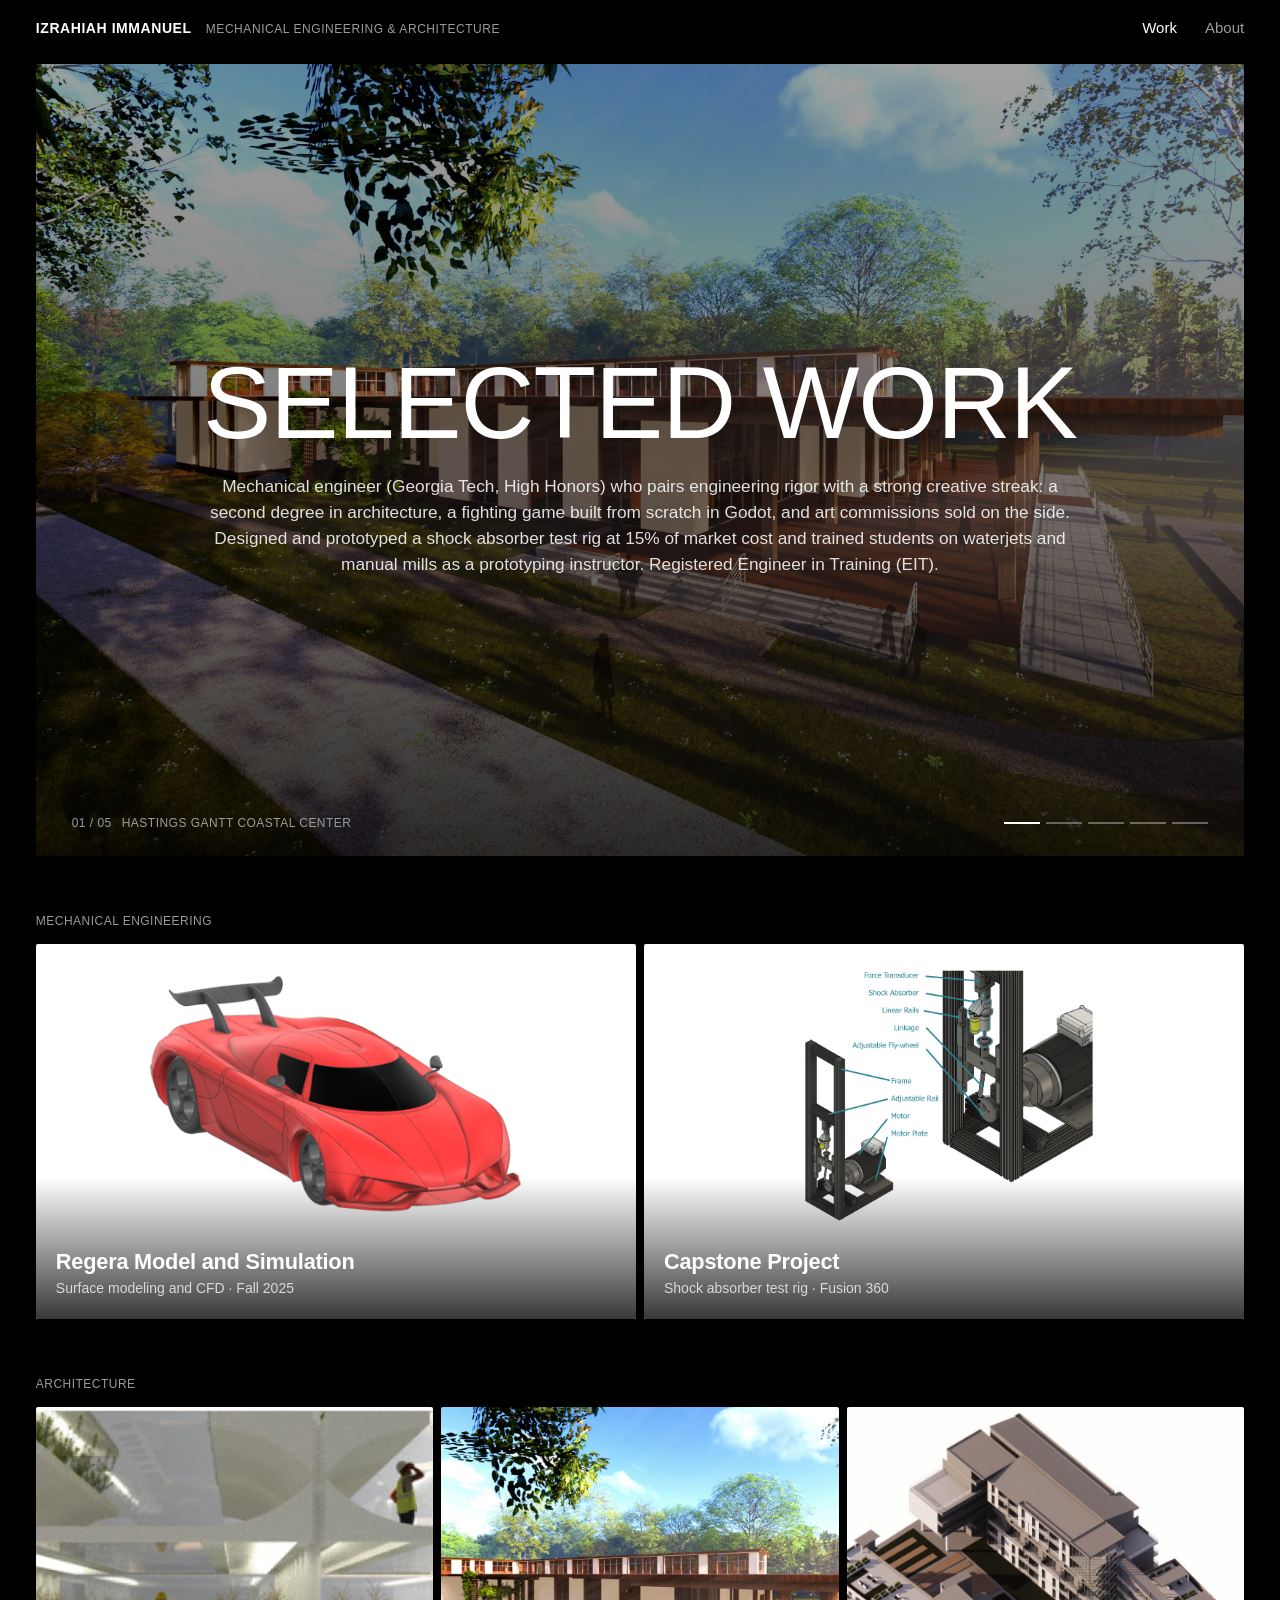
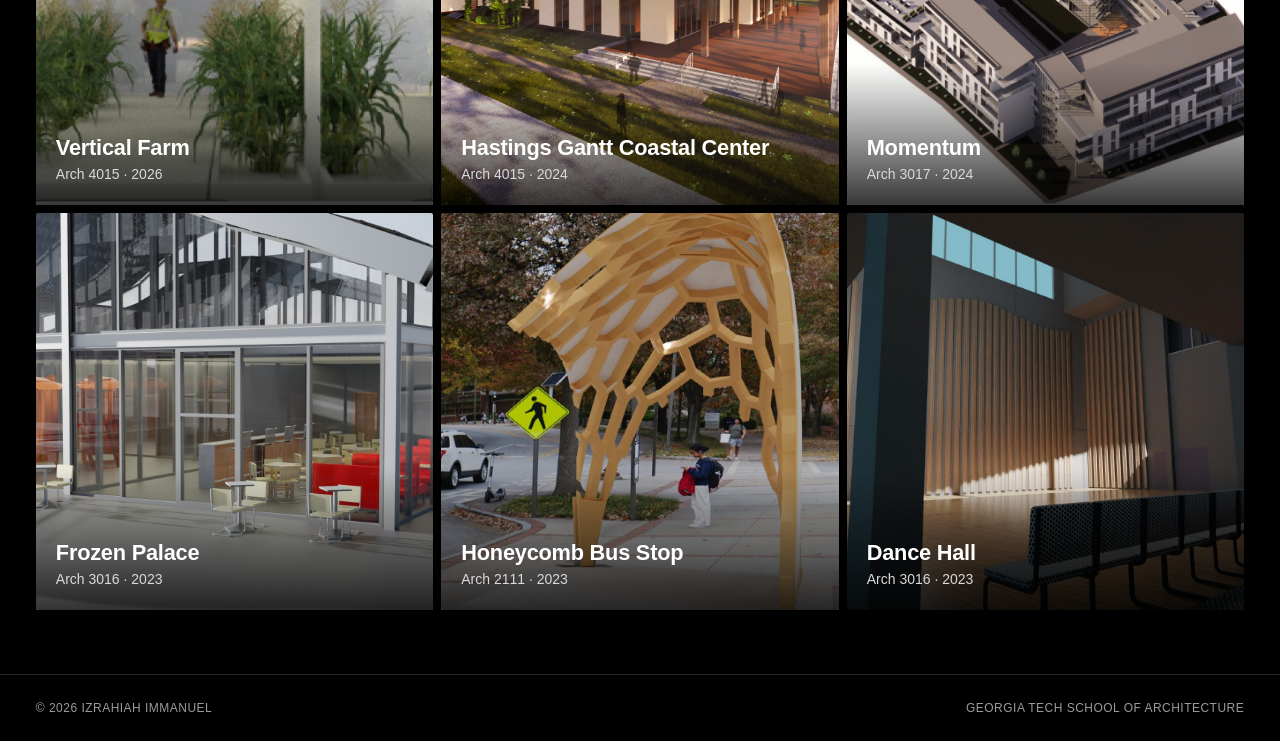
==== commit 9469fd71: "Reorder header role to Mechanical Engineering & Architecture Co-Authored-By: Claude Opus 5.5 <norepl" ====
--- a/index.html
+++ b/index.html
@@ -4,13 +4,13 @@
 <meta charset="UTF-8">
 <meta name="viewport" content="width=device-width, initial-scale=1.0">
 <title>Izrahiah Immanuel — Architecture Portfolio</title>
-<link rel="stylesheet" href="css/style.css?v=2">
+<link rel="stylesheet" href="css/style.css?v=4">
 </head>
 <body>
 
 <header class="site-header">
   <nav class="nav">
-    <a href="index.html" class="logo">Izrahiah Immanuel <span class="role">Architecture &amp; Mechanical Engineering</span></a>
+    <a href="index.html" class="logo">Izrahiah Immanuel <span class="role">Mechanical Engineering &amp; Architecture</span></a>
     <ul>
       <li><a href="index.html" class="active">Work</a></li>
       <li><a href="about.html">About</a></li>
--- a/css/style.css
+++ b/css/style.css
@@ -663,44 +663,54 @@
 
 .project-nav a:hover { color: var(--ink); }
 
-/* About page */
-.about-layout {
-  display: grid;
-  grid-template-columns: 1.1fr 0.9fr;
-  gap: 56px;
-  padding: 64px 0 96px;
-  align-items: start;
-}
-
-@media (max-width: 800px) {
-  .about-layout { grid-template-columns: 1fr; }
-}
-
-.about-layout img {
-  width: 100%;
-  height: auto;
+/* About page: short sketch banner with the heading, text below */
+.about-banner {
+  position: relative;
+  margin-top: var(--gap);
+  height: clamp(220px, 30vw, 420px);
+  display: flex;
+  align-items: flex-end;
+  padding: 0 clamp(20px, 4vw, 64px) clamp(20px, 3vw, 44px);
   border-radius: var(--radius);
-}
-
-.about-layout h1 {
-  font-size: clamp(38px, 6vw, 88px);
+  overflow: hidden;
+  background: #fff url("../images/misc/cover_photo.png") center 40% / cover no-repeat;
+}
+
+.about-banner::before {
+  content: "";
+  position: absolute;
+  inset: 0;
+  background: rgba(255, 255, 255, 0.35);
+  pointer-events: none;
+}
+
+.about-banner h1 {
+  position: relative;
+  margin: 0;
+  font-size: clamp(44px, 8vw, 124px);
   font-weight: 500;
-  line-height: 0.95;
-  text-transform: uppercase;
-  margin: 0 0 28px;
-}
-
-.about-layout p {
-  font-size: 17px;
+  line-height: 0.9;
+  letter-spacing: -0.01em;
+  text-transform: uppercase;
+  color: #000;
+}
+
+.about-text {
+  padding: 40px 0 32px;
+}
+
+.about-text p {
+  font-size: clamp(18px, 1.6vw, 24px);
+  line-height: 1.5;
   color: var(--soft);
-  margin: 0 0 18px;
+  margin: 0 0 22px;
 }
 
 .linkedin-btn {
   display: inline-flex;
   align-items: center;
   gap: 8px;
-  margin-top: 8px;
+  margin-top: 12px;
   padding: 12px 22px;
   background: #fff;
   color: #000;
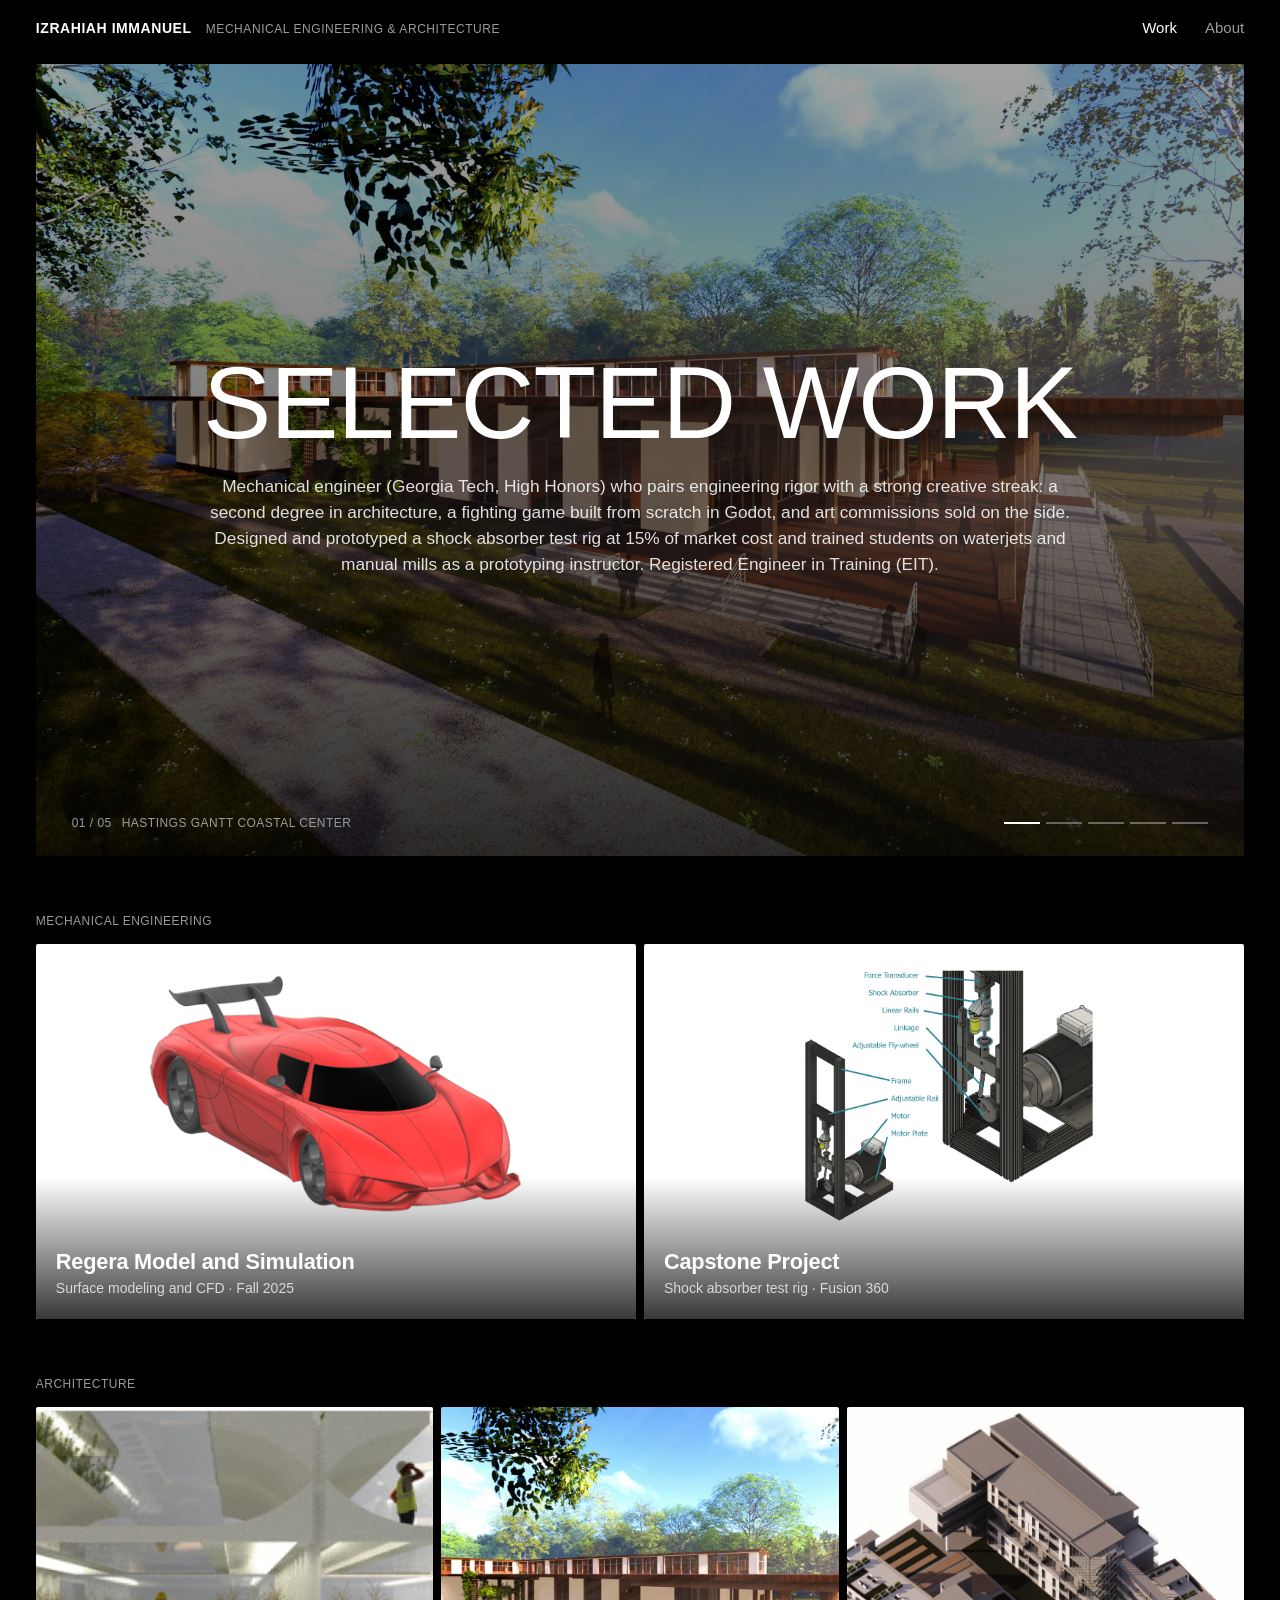
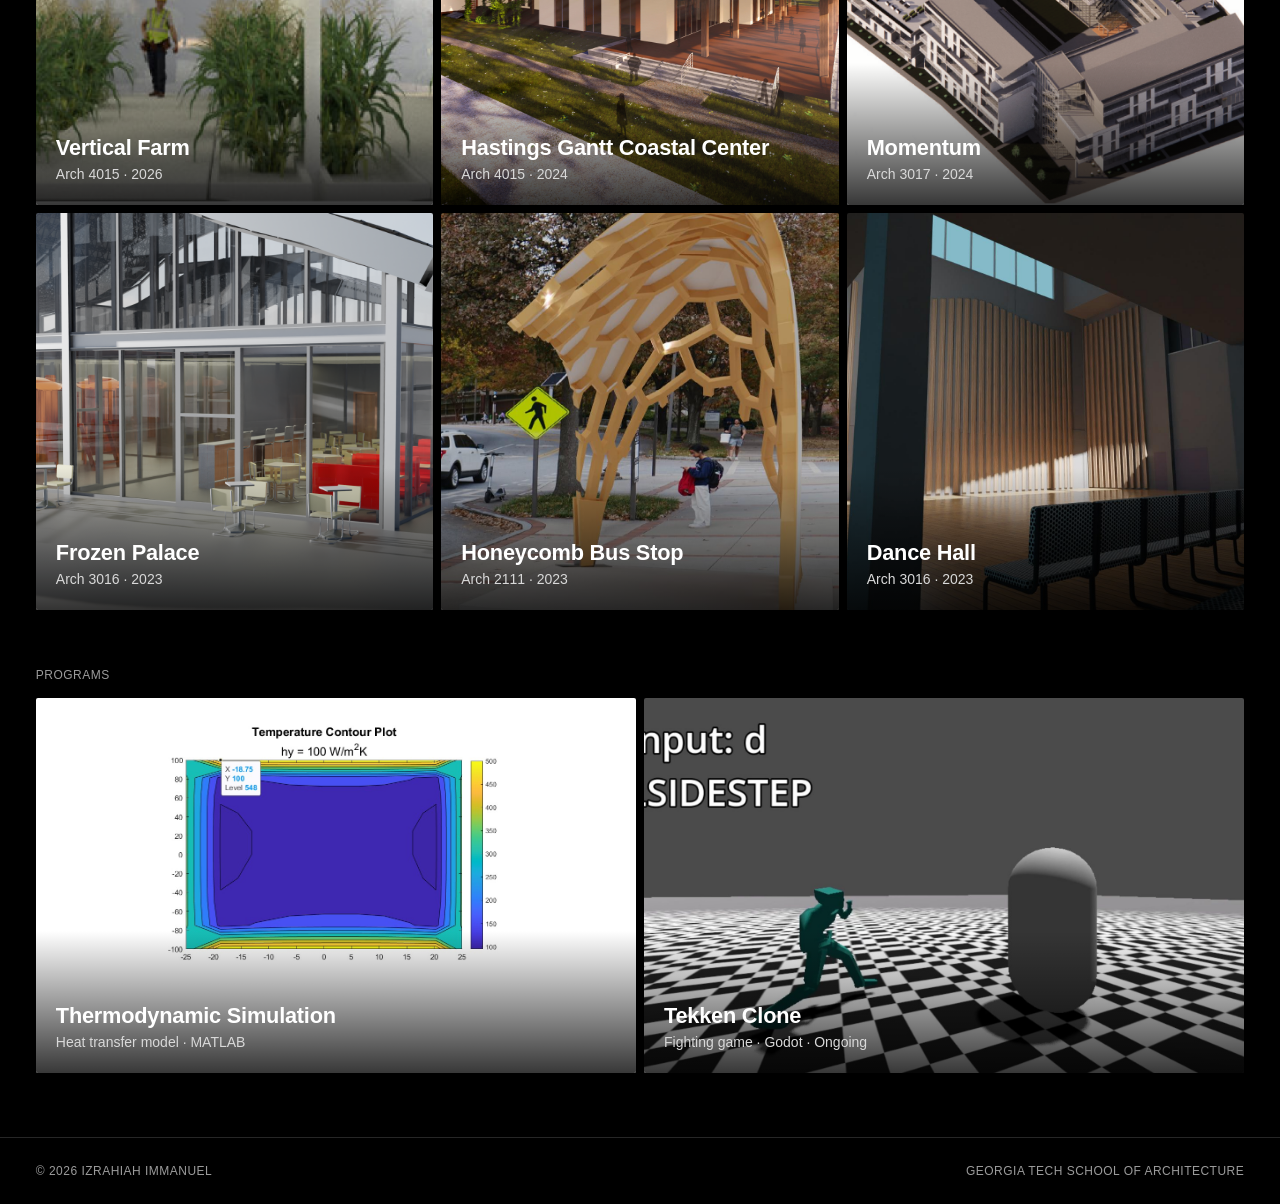
==== commit 4fdae5fb: "Add Programs section with Thermodynamic Simulation and Tekken Clone - New Programs section on the ho" ====
--- a/index.html
+++ b/index.html
@@ -4,7 +4,7 @@
 <meta charset="UTF-8">
 <meta name="viewport" content="width=device-width, initial-scale=1.0">
 <title>Izrahiah Immanuel — Architecture Portfolio</title>
-<link rel="stylesheet" href="css/style.css?v=4">
+<link rel="stylesheet" href="css/style.css?v=5">
 </head>
 <body>
 
@@ -126,6 +126,27 @@
       </div>
     </a>
   </section>
+  <section class="section-head">
+    <h2>Programs</h2>
+  </section>
+
+  <section class="tile-grid tile-grid-2">
+    <a class="tile tile-contain" href="projects/thermo-simulation.html">
+      <img src="images/projects/thermo_project/fig1.jpg" alt="Temperature contour plot from the heat transfer simulation" loading="lazy">
+      <div class="tile-caption">
+        <div class="name">Thermodynamic Simulation</div>
+        <div class="meta">Heat transfer model · MATLAB</div>
+      </div>
+    </a>
+
+    <a class="tile" href="projects/tekken-clone.html">
+      <img src="images/projects/tekken_clone/poster.jpg" alt="Tekken clone character sidestepping in the test stage" loading="lazy">
+      <div class="tile-caption">
+        <div class="name">Tekken Clone</div>
+        <div class="meta">Fighting game · Godot · Ongoing</div>
+      </div>
+    </a>
+  </section>
 </main>
 
 <footer>
--- a/css/style.css
+++ b/css/style.css
@@ -359,6 +359,8 @@
   background: #fff;
 }
 
+.project-video.project-video-dark { background: #000; }
+
 /* Description text runs the full width of the page */
 .project-desc {
   font-size: clamp(18px, 1.6vw, 24px);
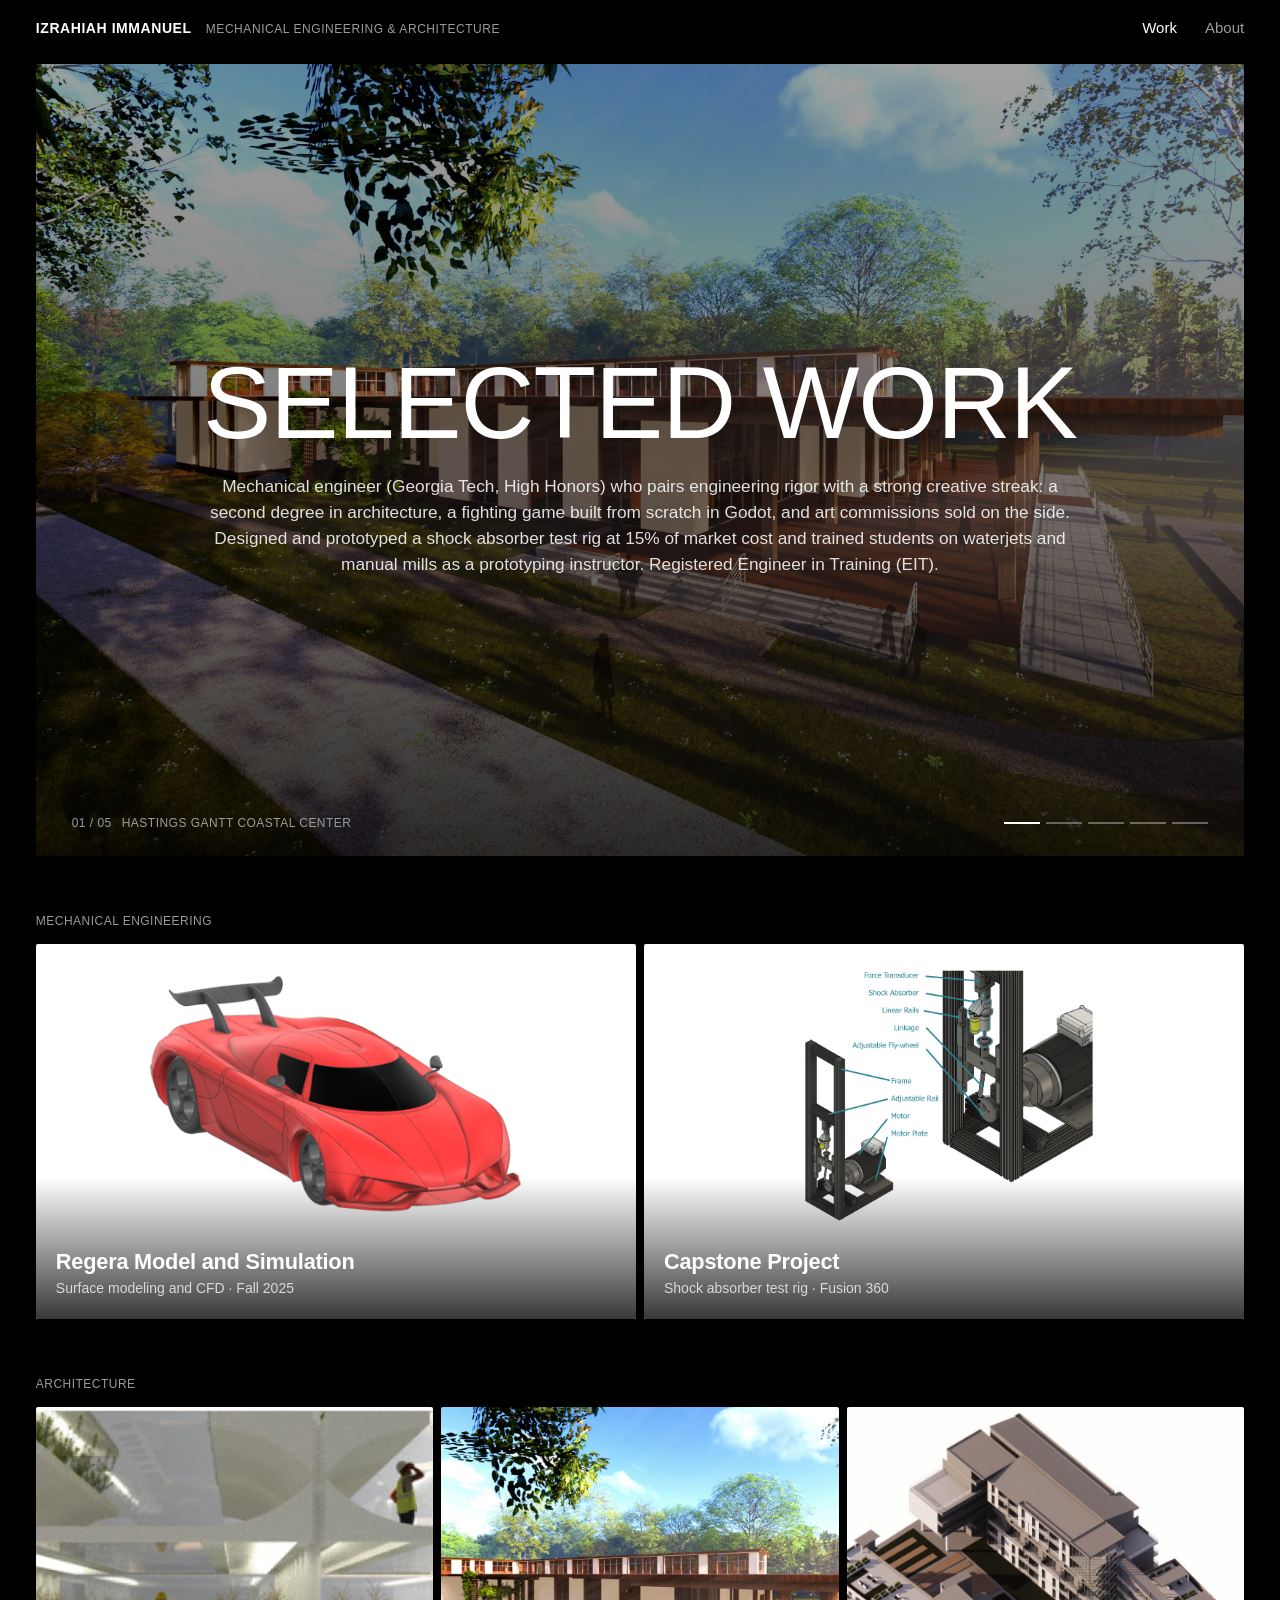
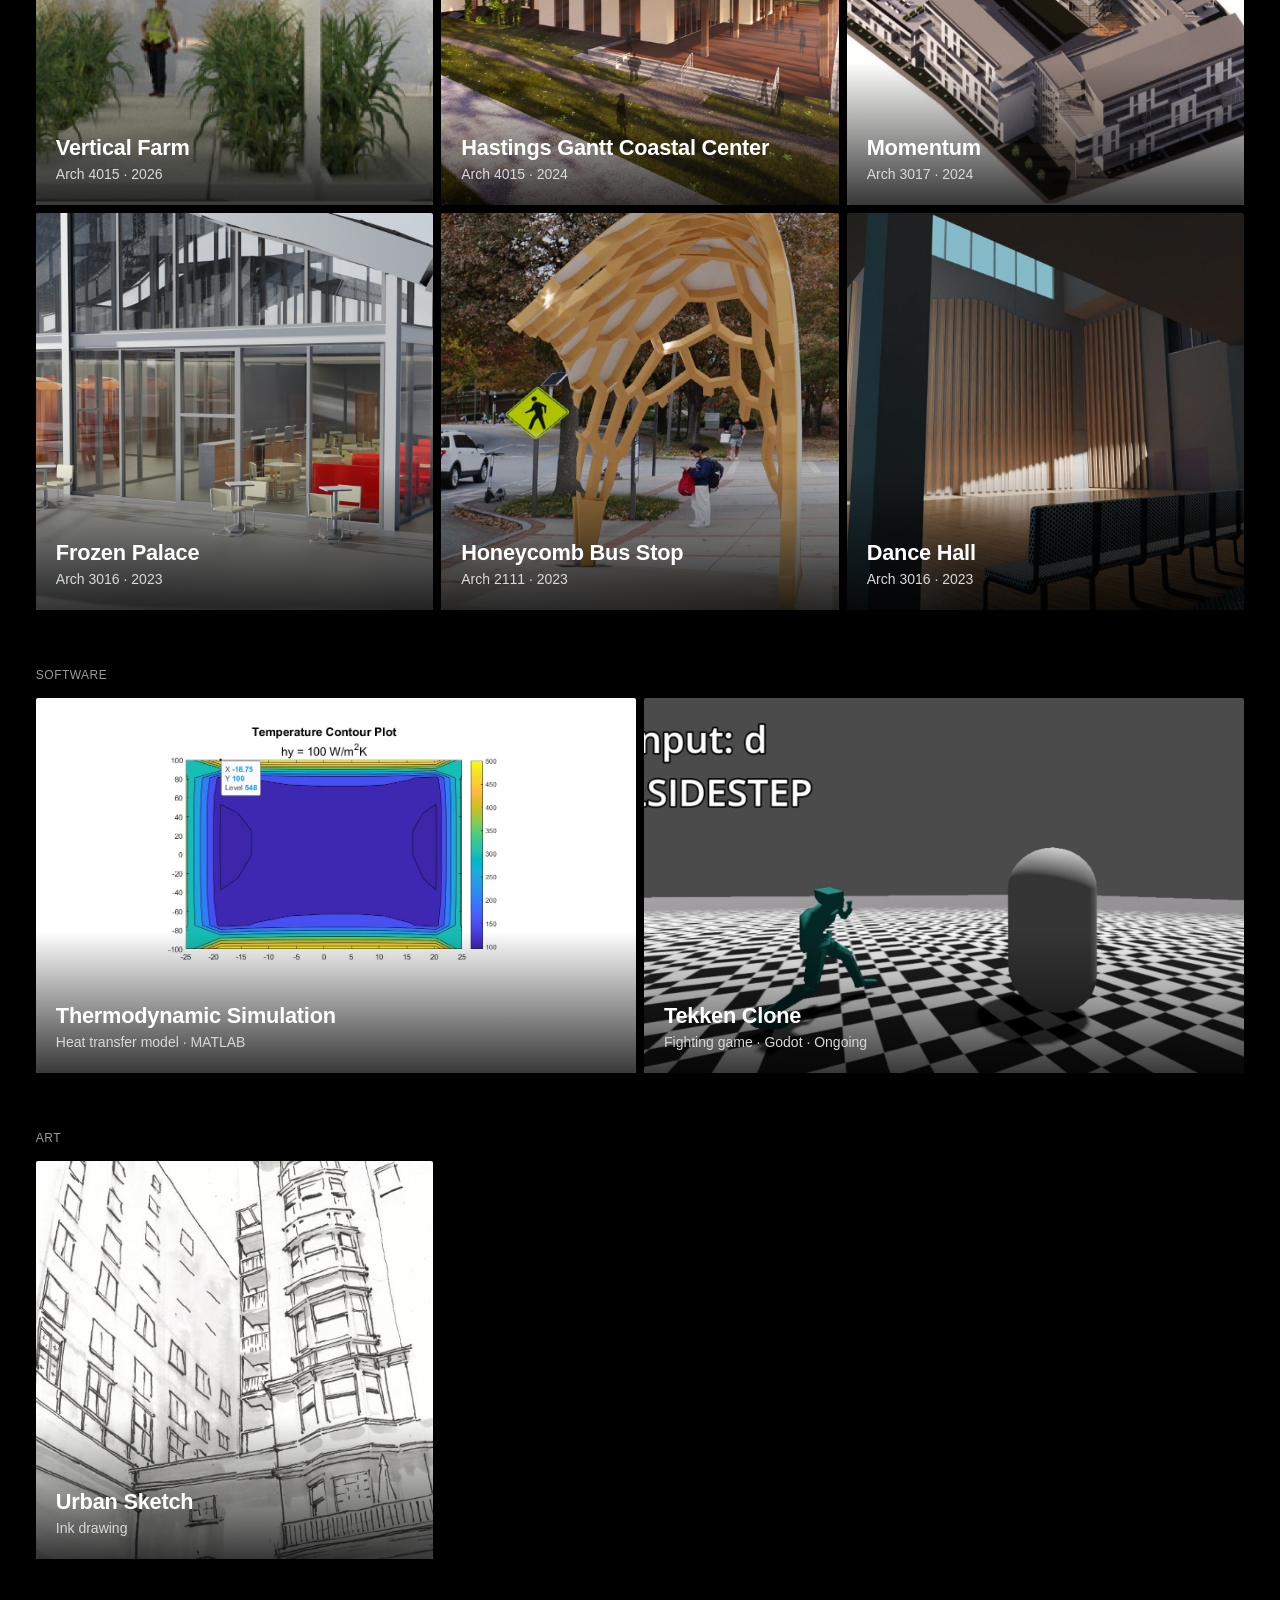
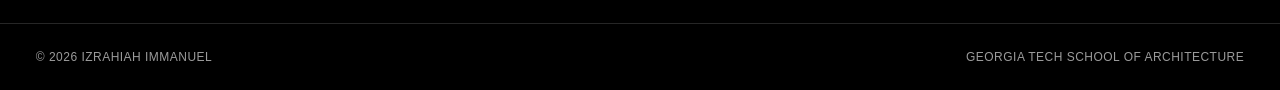
==== commit b8cee4fc: "Add Art section; rename Programs section to Software - New Art section on the home page with the urb" ====
--- a/index.html
+++ b/index.html
@@ -4,7 +4,7 @@
 <meta charset="UTF-8">
 <meta name="viewport" content="width=device-width, initial-scale=1.0">
 <title>Izrahiah Immanuel — Architecture Portfolio</title>
-<link rel="stylesheet" href="css/style.css?v=5">
+<link rel="stylesheet" href="css/style.css?v=6">
 </head>
 <body>
 
@@ -127,7 +127,7 @@
     </a>
   </section>
   <section class="section-head">
-    <h2>Programs</h2>
+    <h2>Software</h2>
   </section>
 
   <section class="tile-grid tile-grid-2">
@@ -147,6 +147,19 @@
       </div>
     </a>
   </section>
+  <section class="section-head">
+    <h2>Art</h2>
+  </section>
+
+  <section class="tile-grid">
+    <a class="tile" href="projects/art.html">
+      <img src="images/misc/cover_photo.png" alt="Ink sketch of city buildings seen from street level" loading="lazy">
+      <div class="tile-caption">
+        <div class="name">Urban Sketch</div>
+        <div class="meta">Ink drawing</div>
+      </div>
+    </a>
+  </section>
 </main>
 
 <footer>
--- a/css/style.css
+++ b/css/style.css
@@ -485,6 +485,16 @@
 }
 
 /* Hero image above the description */
+/* Portrait image in the hero: cap its height and center it */
+.project-gallery.gallery-hero figure.portrait img {
+  max-height: 85vh;
+  width: auto;
+  max-width: 100%;
+  height: auto;
+  margin: 0 auto;
+  background: #fff;
+}
+
 .project-gallery.gallery-hero {
   padding: 24px 0 0;
 }
